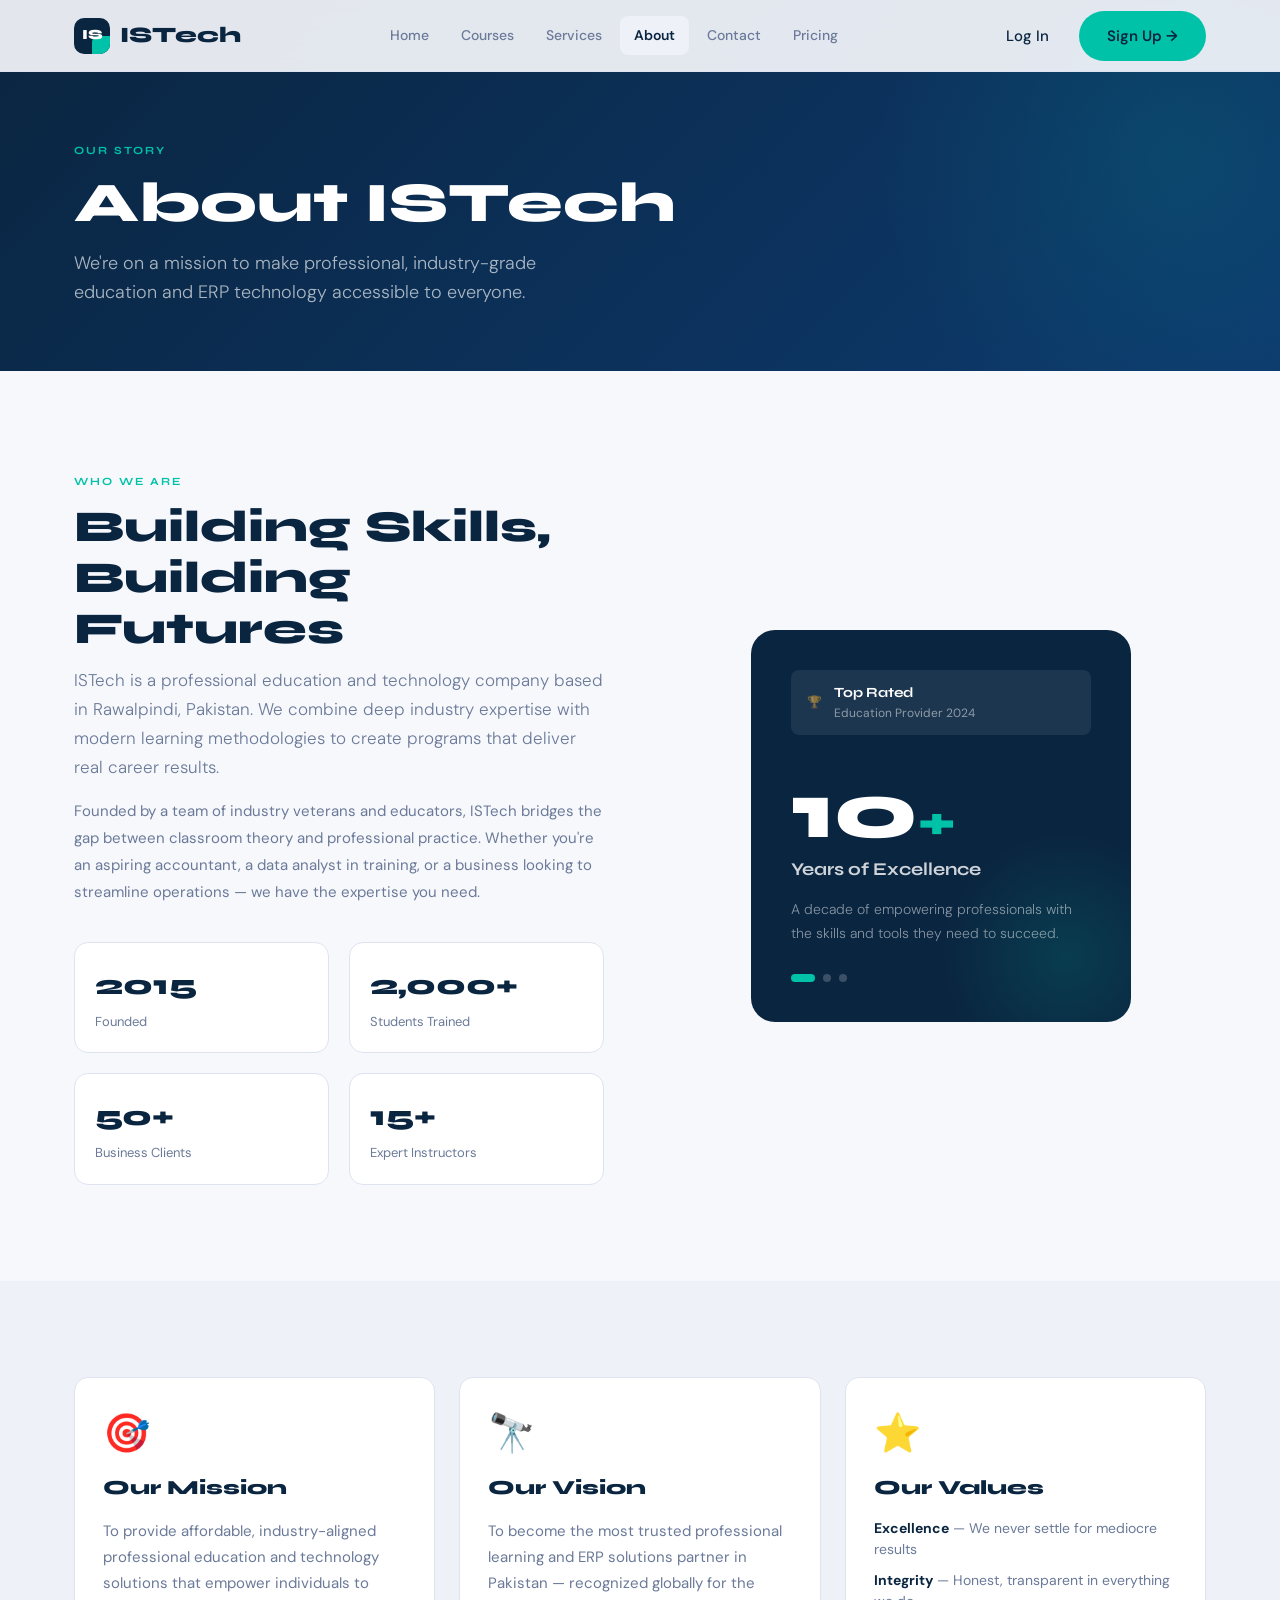
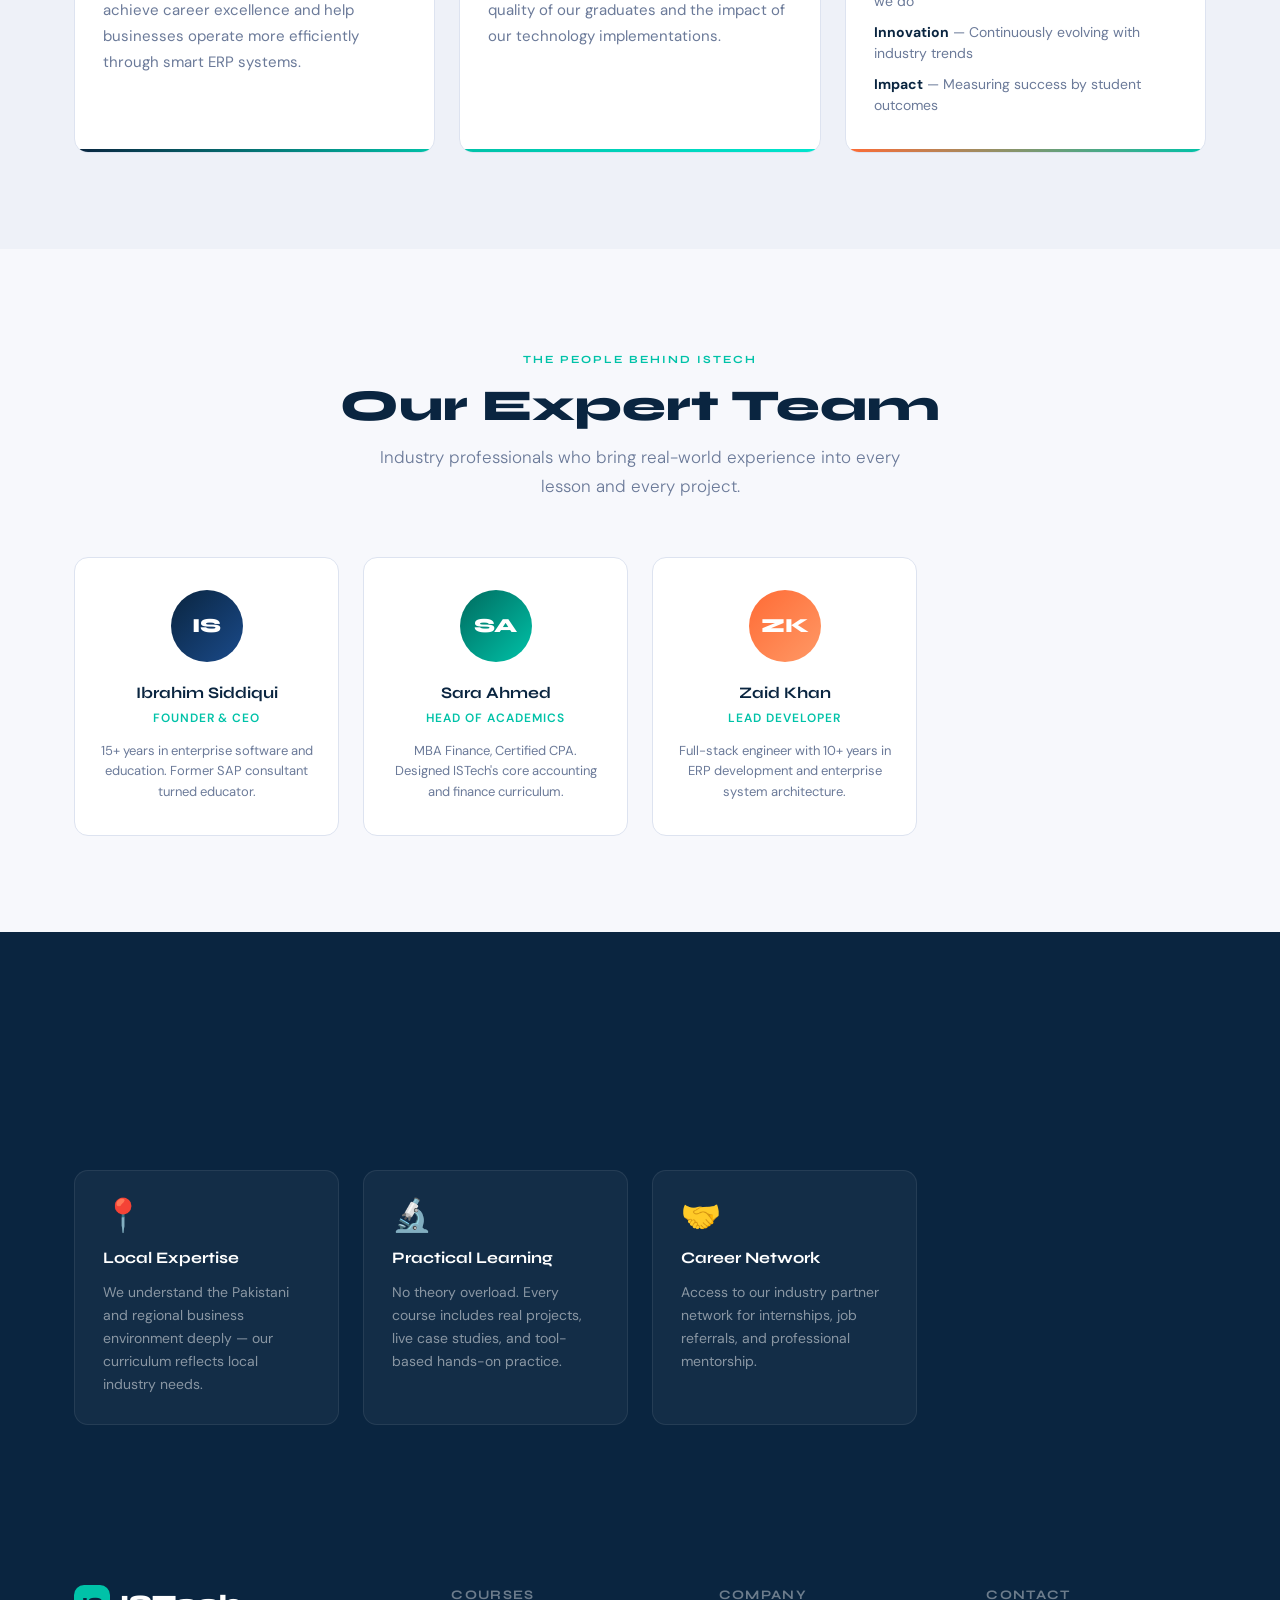
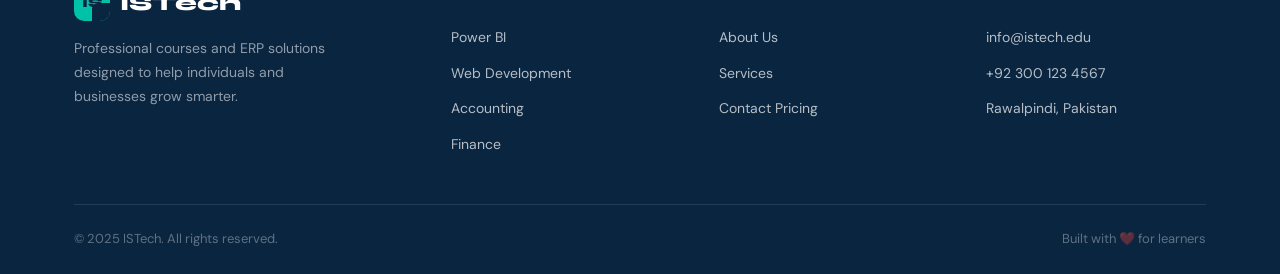
==== about.html @ 9c832b9d "initial files and code uploaded" ====
<!DOCTYPE html>
<html lang="en">
<head>
  <meta charset="UTF-8" />
  <meta name="viewport" content="width=device-width, initial-scale=1.0" />
  <title>About — ISTech</title>
  <link rel="stylesheet" href="shared.css" />
  <link rel="stylesheet" href="about.css" />
</head>
<body>

  <!-- ===== NAVBAR ===== -->
  <nav class="navbar" id="navbar">
    <div class="container nav-inner">
      <a href="index.html" class="nav-logo">
        <div class="nav-logo-mark"><span>IS</span></div>
        ISTech
      </a>
      <div class="nav-links" id="navLinks">
        <a href="index.html">Home</a>
        <a href="courses.html">Courses</a>
        <a href="services.html">Services</a>
        <a href="about.html" class="active">About</a>
        <a href="contact.html">Contact</a>
        <a href="pricing.html">Pricing</a>
      </div>
      <div class="nav-cta">
        <a href="login.html" class="btn btn-ghost">Log In</a>
        <a href="signup.html" class="btn btn-accent">Sign Up →</a>
      </div>
      <button class="nav-toggle" id="navToggle" aria-label="Toggle menu">
        <span></span><span></span><span></span>
      </button>
    </div>
  </nav>

  <!-- ===== PAGE HEADER ===== -->
  <header class="page-header">
    <div class="container page-header-content">
      <span class="section-label">Our Story</span>
      <h1>About ISTech</h1>
      <p>We're on a mission to make professional, industry-grade education and ERP technology accessible to everyone.</p>
    </div>
  </header>

  <!-- ===== WHO WE ARE ===== -->
  <section class="section">
    <div class="container about-intro-grid">
      <div class="about-intro-text reveal">
        <span class="section-label">Who We Are</span>
        <h2 class="section-title">Building Skills, Building Futures</h2>
        <p class="section-subtitle">ISTech is a professional education and technology company based in Rawalpindi, Pakistan. We combine deep industry expertise with modern learning methodologies to create programs that deliver real career results.</p>
        <p style="color:var(--text-muted);font-size:15px;margin-top:16px;line-height:1.8;">Founded by a team of industry veterans and educators, ISTech bridges the gap between classroom theory and professional practice. Whether you're an aspiring accountant, a data analyst in training, or a business looking to streamline operations — we have the expertise you need.</p>
        <div class="about-stats">
          <div class="about-stat">
            <span class="about-stat-num">2015</span>
            <span class="about-stat-label">Founded</span>
          </div>
          <div class="about-stat">
            <span class="about-stat-num">2,000+</span>
            <span class="about-stat-label">Students Trained</span>
          </div>
          <div class="about-stat">
            <span class="about-stat-num">50+</span>
            <span class="about-stat-label">Business Clients</span>
          </div>
          <div class="about-stat">
            <span class="about-stat-num">15+</span>
            <span class="about-stat-label">Expert Instructors</span>
          </div>
        </div>
      </div>
      <div class="about-intro-visual reveal">
        <div class="aiv-main">
          <div class="aiv-badge">
            <span>🏆</span>
            <div>
              <strong>Top Rated</strong>
              <span>Education Provider 2024</span>
            </div>
          </div>
          <div class="aiv-content">
            <div class="aiv-big-num">10<span>+</span></div>
            <div class="aiv-big-label">Years of Excellence</div>
            <p>A decade of empowering professionals with the skills and tools they need to succeed.</p>
          </div>
          <div class="aiv-dots">
            <span></span><span></span><span></span>
          </div>
        </div>
      </div>
    </div>
  </section>

  <!-- ===== MISSION & VISION ===== -->
  <section class="section section-alt">
    <div class="container">
      <div class="mv-grid">
        <div class="mv-card mv-mission reveal">
          <div class="mv-icon">🎯</div>
          <h3>Our Mission</h3>
          <p>To provide affordable, industry-aligned professional education and technology solutions that empower individuals to achieve career excellence and help businesses operate more efficiently through smart ERP systems.</p>
          <div class="mv-accent-bar"></div>
        </div>

        <div class="mv-card mv-vision reveal">
          <div class="mv-icon">🔭</div>
          <h3>Our Vision</h3>
          <p>To become the most trusted professional learning and ERP solutions partner in Pakistan — recognized globally for the quality of our graduates and the impact of our technology implementations.</p>
          <div class="mv-accent-bar"></div>
        </div>

        <div class="mv-card mv-values reveal">
          <div class="mv-icon">⭐</div>
          <h3>Our Values</h3>
          <ul class="values-list">
            <li><span>Excellence</span> — We never settle for mediocre results</li>
            <li><span>Integrity</span> — Honest, transparent in everything we do</li>
            <li><span>Innovation</span> — Continuously evolving with industry trends</li>
            <li><span>Impact</span> — Measuring success by student outcomes</li>
          </ul>
          <div class="mv-accent-bar"></div>
        </div>
      </div>
    </div>
  </section>

  <!-- ===== TEAM ===== -->
  <section class="section">
    <div class="container">
      <div class="section-head reveal">
        <span class="section-label">The People Behind ISTech</span>
        <h2 class="section-title">Our Expert Team</h2>
        <p class="section-subtitle">Industry professionals who bring real-world experience into every lesson and every project.</p>
      </div>
      <div class="team-grid">

        <div class="team-card reveal">
          <div class="team-avatar ta-1">IS</div>
          <h4>Ibrahim Siddiqui</h4>
          <span class="team-role">Founder &amp; CEO</span>
          <p>15+ years in enterprise software and education. Former SAP consultant turned educator.</p>
        </div>

        <div class="team-card reveal">
          <div class="team-avatar ta-2">SA</div>
          <h4>Sara Ahmed</h4>
          <span class="team-role">Head of Academics</span>
          <p>MBA Finance, Certified CPA. Designed ISTech's core accounting and finance curriculum.</p>
        </div>

        <div class="team-card reveal">
          <div class="team-avatar ta-3">ZK</div>
          <h4>Zaid Khan</h4>
          <span class="team-role">Lead Developer</span>
          <p>Full-stack engineer with 10+ years in ERP development and enterprise system architecture.</p>
        </div>

        <div class="team-card reveal">
          <div class="team-avatar ta-4">AM</div>
          <h4>Ayesha Mirza</h4>
          <span class="team-role">Data Analytics Lead</span>
          <p>Microsoft Certified Power BI expert. Trains analysts at top Pakistani corporations.</p>
        </div>

      </div>
    </div>
  </section>

  <!-- ===== WHY US ===== -->
  <section class="section section-dark">
    <div class="container">
      <div class="section-head reveal">
        <span class="section-label" style="color:var(--accent)">Why Choose ISTech</span>
        <h2 class="section-title" style="color:#fff;">What Sets Us Apart</h2>
      </div>
      <div class="why-grid">
        <div class="why-item reveal">
          <div class="why-icon">📍</div>
          <h4>Local Expertise</h4>
          <p>We understand the Pakistani and regional business environment deeply — our curriculum reflects local industry needs.</p>
        </div>
        <div class="why-item reveal">
          <div class="why-icon">🔬</div>
          <h4>Practical Learning</h4>
          <p>No theory overload. Every course includes real projects, live case studies, and tool-based hands-on practice.</p>
        </div>
        <div class="why-item reveal">
          <div class="why-icon">🤝</div>
          <h4>Career Network</h4>
          <p>Access to our industry partner network for internships, job referrals, and professional mentorship.</p>
        </div>
        <div class="why-item reveal">
          <div class="why-icon">🔄</div>
          <h4>Always Updated</h4>
          <p>Curriculum is reviewed quarterly to ensure alignment with the latest tools, technologies, and industry trends.</p>
        </div>
      </div>
    </div>
  </section>

  <!-- ===== FOOTER ===== -->
  <footer class="footer">
    <div class="container">
      <div class="footer-grid">
        <div class="footer-brand">
          <a href="index.html" class="nav-logo">
            <div class="nav-logo-mark"><span>IS</span></div>
            ISTech
          </a>
          <p class="footer-desc">Professional courses and ERP solutions designed to help individuals and businesses grow smarter.</p>
        </div>
        <div class="footer-col">
          <h4>Courses</h4>
          <ul>
            <li><a href="courses.html">Power BI</a></li>
            <li><a href="courses.html">Web Development</a></li>
            <li><a href="courses.html">Accounting</a></li>
            <li><a href="courses.html">Finance</a></li>
          </ul>
        </div>
        <div class="footer-col">
          <h4>Company</h4>
          <ul>
            <li><a href="about.html">About Us</a></li>
            <li><a href="services.html">Services</a></li>
            <li><a href="contact.html">Contact</a>
        <a href="pricing.html">Pricing</a></li>
          </ul>
        </div>
        <div class="footer-col">
          <h4>Contact</h4>
          <ul>
            <li><a href="mailto:info@istech.edu">info@istech.edu</a></li>
            <li><a href="tel:+923001234567">+92 300 123 4567</a></li>
            <li><a href="#">Rawalpindi, Pakistan</a></li>
          </ul>
        </div>
      </div>
      <div class="footer-bottom">
        <span>© 2025 ISTech. All rights reserved.</span>
        <span>Built with ❤️ for learners</span>
      </div>
    </div>
  </footer>

  <script>
    const navbar = document.getElementById('navbar');
    window.addEventListener('scroll', () => {
      navbar.classList.toggle('scrolled', window.scrollY > 20);
    });
    const navToggle = document.getElementById('navToggle');
    const navLinks = document.getElementById('navLinks');
    navToggle.addEventListener('click', () => navLinks.classList.toggle('open'));

    const reveals = document.querySelectorAll('.reveal');
    const observer = new IntersectionObserver((entries) => {
      entries.forEach((e, i) => {
        if (e.isIntersecting) setTimeout(() => e.target.classList.add('visible'), i * 70);
      });
    }, { threshold: 0.08 });
    reveals.forEach(el => observer.observe(el));
  </script>
</body>
</html>
---- shared.css ----
/* ============================================
   ISTech - Shared Styles (shared.css)
   ============================================ */

@import url('https://fonts.googleapis.com/css2?family=Syne:wght@400;600;700;800&family=DM+Sans:ital,wght@0,300;0,400;0,500;1,300&display=swap');

/* ---------- CSS Variables ---------- */
:root {
  --primary: #0A2540;
  --accent: #00C2A8;
  --accent-warm: #FF6B35;
  --bg: #F7F8FC;
  --surface: #FFFFFF;
  --surface-alt: #EEF1F8;
  --text: #0A2540;
  --text-muted: #6B7A99;
  --border: #DDE3F0;
  --shadow-sm: 0 2px 8px rgba(10,37,64,0.07);
  --shadow-md: 0 6px 24px rgba(10,37,64,0.10);
  --shadow-lg: 0 16px 48px rgba(10,37,64,0.13);
  --radius: 14px;
  --radius-sm: 8px;
  --font-display: 'Syne', sans-serif;
  --font-body: 'DM Sans', sans-serif;
  --nav-h: 72px;
  --transition: 0.25s cubic-bezier(0.4, 0, 0.2, 1);
}

/* ---------- Reset ---------- */
*, *::before, *::after { box-sizing: border-box; margin: 0; padding: 0; }

html { scroll-behavior: smooth; }

body {
  font-family: var(--font-body);
  background: var(--bg);
  color: var(--text);
  line-height: 1.6;
  font-size: 16px;
  -webkit-font-smoothing: antialiased;
}

img { max-width: 100%; display: block; }
a { text-decoration: none; color: inherit; }
ul { list-style: none; }
button { cursor: pointer; border: none; background: none; font-family: inherit; }

/* ---------- Utility ---------- */
.container {
  max-width: 1180px;
  margin: 0 auto;
  padding: 0 24px;
}

.section-label {
  display: inline-block;
  font-family: var(--font-display);
  font-size: 11px;
  font-weight: 700;
  letter-spacing: 0.18em;
  text-transform: uppercase;
  color: var(--accent);
  margin-bottom: 12px;
}

.section-title {
  font-family: var(--font-display);
  font-size: clamp(28px, 4vw, 44px);
  font-weight: 800;
  color: var(--primary);
  line-height: 1.15;
}

.section-subtitle {
  font-size: 17px;
  color: var(--text-muted);
  max-width: 560px;
  margin-top: 12px;
  font-weight: 300;
  line-height: 1.7;
}

/* ---------- Buttons ---------- */
.btn {
  display: inline-flex;
  align-items: center;
  gap: 8px;
  padding: 13px 28px;
  border-radius: 50px;
  font-family: var(--font-body);
  font-size: 15px;
  font-weight: 500;
  transition: all var(--transition);
  white-space: nowrap;
}

.btn-primary {
  background: var(--primary);
  color: #fff;
  box-shadow: 0 4px 16px rgba(10,37,64,0.18);
}
.btn-primary:hover {
  background: #0d3060;
  transform: translateY(-2px);
  box-shadow: 0 8px 24px rgba(10,37,64,0.22);
}

.btn-accent {
  background: var(--accent);
  color: var(--primary);
  font-weight: 600;
}
.btn-accent:hover {
  background: #00dfc0;
  transform: translateY(-2px);
  box-shadow: 0 8px 24px rgba(0,194,168,0.25);
}

.btn-outline {
  border: 2px solid var(--primary);
  color: var(--primary);
  background: transparent;
}
.btn-outline:hover {
  background: var(--primary);
  color: #fff;
  transform: translateY(-2px);
}

.btn-ghost {
  color: var(--primary);
  padding: 13px 20px;
}
.btn-ghost:hover { color: var(--accent); }

/* ---------- Navigation ---------- */
.navbar {
  position: fixed;
  top: 0; left: 0; right: 0;
  height: var(--nav-h);
  background: rgba(247, 248, 252, 0.92);
  backdrop-filter: blur(12px);
  -webkit-backdrop-filter: blur(12px);
  border-bottom: 1px solid var(--border);
  z-index: 1000;
  transition: box-shadow var(--transition);
}

.navbar.scrolled {
  box-shadow: var(--shadow-md);
}

.nav-inner {
  display: flex;
  align-items: center;
  justify-content: space-between;
  height: 100%;
}

.nav-logo {
  display: flex;
  align-items: center;
  gap: 10px;
  font-family: var(--font-display);
  font-weight: 800;
  font-size: 22px;
  color: var(--primary);
}

.nav-logo-mark {
  width: 36px; height: 36px;
  background: var(--primary);
  border-radius: 10px;
  display: grid;
  place-items: center;
  position: relative;
  overflow: hidden;
}

.nav-logo-mark::before {
  content: '';
  position: absolute;
  bottom: 0; right: 0;
  width: 18px; height: 18px;
  background: var(--accent);
  border-radius: 6px 0 0 0;
}

.nav-logo-mark span {
  position: relative;
  color: #fff;
  font-size: 14px;
  font-weight: 800;
  z-index: 1;
}

.nav-links {
  display: flex;
  align-items: center;
  gap: 4px;
}

.nav-links a {
  font-size: 14px;
  font-weight: 500;
  color: var(--text-muted);
  padding: 8px 14px;
  border-radius: 8px;
  transition: all var(--transition);
  position: relative;
}

.nav-links a:hover, .nav-links a.active {
  color: var(--primary);
  background: var(--surface-alt);
}

.nav-links a.active {
  font-weight: 600;
}

.nav-cta {
  display: flex;
  align-items: center;
  gap: 10px;
}

/* Hamburger */
.nav-toggle {
  display: none;
  flex-direction: column;
  gap: 5px;
  padding: 8px;
  cursor: pointer;
}
.nav-toggle span {
  display: block;
  width: 24px; height: 2px;
  background: var(--primary);
  border-radius: 2px;
  transition: all var(--transition);
}

/* ---------- Footer ---------- */
.footer {
  background: var(--primary);
  color: rgba(255,255,255,0.85);
  padding: 64px 0 0;
}

.footer-grid {
  display: grid;
  grid-template-columns: 1.5fr 1fr 1fr 1fr;
  gap: 48px;
  padding-bottom: 48px;
  border-bottom: 1px solid rgba(255,255,255,0.1);
}

.footer-brand .nav-logo { color: #fff; margin-bottom: 16px; }
.footer-brand .nav-logo-mark { background: var(--accent); }
.footer-brand .nav-logo-mark::before { background: var(--primary); }
.footer-brand .nav-logo-mark span { color: var(--primary); }

.footer-desc {
  font-size: 14px;
  line-height: 1.7;
  color: rgba(255,255,255,0.55);
  max-width: 260px;
}

.footer-col h4 {
  font-family: var(--font-display);
  font-size: 13px;
  font-weight: 700;
  letter-spacing: 0.1em;
  text-transform: uppercase;
  color: rgba(255,255,255,0.4);
  margin-bottom: 18px;
}

.footer-col ul { display: flex; flex-direction: column; gap: 10px; }

.footer-col ul a {
  font-size: 14px;
  color: rgba(255,255,255,0.7);
  transition: color var(--transition);
}
.footer-col ul a:hover { color: var(--accent); }

.footer-bottom {
  display: flex;
  justify-content: space-between;
  align-items: center;
  padding: 24px 0;
  font-size: 13px;
  color: rgba(255,255,255,0.35);
}

.footer-bottom a { color: var(--accent); }

/* ---------- Page Header (inner pages) ---------- */
.page-header {
  padding: calc(var(--nav-h) + 64px) 0 64px;
  background: linear-gradient(135deg, var(--primary) 0%, #0d3a6e 100%);
  position: relative;
  overflow: hidden;
}

.page-header::before {
  content: '';
  position: absolute;
  top: -40%; right: -15%;
  width: 600px; height: 600px;
  border-radius: 50%;
  background: radial-gradient(circle, rgba(0,194,168,0.12) 0%, transparent 70%);
  pointer-events: none;
}

.page-header-content { position: relative; z-index: 1; }

.page-header .section-label { color: var(--accent); }
.page-header h1 {
  font-family: var(--font-display);
  font-size: clamp(32px, 5vw, 56px);
  font-weight: 800;
  color: #fff;
  line-height: 1.1;
  margin-bottom: 16px;
}
.page-header p {
  font-size: 18px;
  color: rgba(255,255,255,0.65);
  max-width: 540px;
  font-weight: 300;
}

/* ---------- Section spacing ---------- */
.section { padding: 96px 0; }
.section-alt { background: var(--surface-alt); }
.section-dark { background: var(--primary); color: #fff; }

/* ---------- Card ---------- */
.card {
  background: var(--surface);
  border-radius: var(--radius);
  border: 1px solid var(--border);
  overflow: hidden;
  transition: all var(--transition);
}
.card:hover {
  transform: translateY(-4px);
  box-shadow: var(--shadow-lg);
  border-color: transparent;
}

/* ---------- Badge ---------- */
.badge {
  display: inline-block;
  padding: 4px 12px;
  border-radius: 50px;
  font-size: 12px;
  font-weight: 600;
  background: rgba(0,194,168,0.1);
  color: var(--accent);
  letter-spacing: 0.02em;
}

/* ---------- Scroll animation ---------- */
.reveal {
  opacity: 0;
  transform: translateY(24px);
  transition: opacity 0.6s ease, transform 0.6s ease;
}
.reveal.visible {
  opacity: 1;
  transform: none;
}

/* ---------- Responsive Nav ---------- */
@media (max-width: 860px) {
  .nav-toggle { display: flex; }
  .nav-cta .btn:not(.btn-accent) { display: none; }

  .nav-links {
    position: fixed;
    top: var(--nav-h);
    left: 0; right: 0;
    background: var(--surface);
    border-bottom: 1px solid var(--border);
    flex-direction: column;
    padding: 20px 24px;
    gap: 4px;
    transform: translateY(-110%);
    opacity: 0;
    transition: all var(--transition);
    box-shadow: var(--shadow-md);
  }
  .nav-links.open {
    transform: translateY(0);
    opacity: 1;
  }
  .nav-links a { width: 100%; padding: 12px 16px; border-radius: var(--radius-sm); }
  .nav-cta { display: none; }
}

@media (max-width: 768px) {
  .footer-grid { grid-template-columns: 1fr 1fr; }
  .footer-bottom { flex-direction: column; gap: 8px; text-align: center; }
}
@media (max-width: 480px) {
  .footer-grid { grid-template-columns: 1fr; }
}
---- about.css ----
/* ============================================
   ISTech - About Page (about.css)
   ============================================ */

/* ---------- About Intro ---------- */
.about-intro-grid {
  display: grid;
  grid-template-columns: 1fr 1fr;
  gap: 72px;
  align-items: center;
}

.about-stats {
  display: grid;
  grid-template-columns: repeat(2, 1fr);
  gap: 20px;
  margin-top: 36px;
}

.about-stat {
  background: var(--surface);
  border: 1px solid var(--border);
  border-radius: var(--radius);
  padding: 20px;
  display: flex;
  flex-direction: column;
  gap: 4px;
  transition: all var(--transition);
}
.about-stat:hover {
  border-color: var(--accent);
  box-shadow: var(--shadow-sm);
}

.about-stat-num {
  font-family: var(--font-display);
  font-size: 28px;
  font-weight: 800;
  color: var(--primary);
}

.about-stat-label {
  font-size: 13px;
  color: var(--text-muted);
  font-weight: 400;
}

/* About Visual */
.about-intro-visual {
  display: flex;
  justify-content: center;
}

.aiv-main {
  background: var(--primary);
  border-radius: 24px;
  padding: 40px;
  width: 100%;
  max-width: 380px;
  position: relative;
  overflow: hidden;
}

.aiv-main::before {
  content: '';
  position: absolute;
  bottom: -60px; right: -60px;
  width: 250px; height: 250px;
  border-radius: 50%;
  background: radial-gradient(circle, rgba(0,194,168,0.15) 0%, transparent 70%);
}

.aiv-badge {
  display: flex;
  align-items: center;
  gap: 12px;
  background: rgba(255,255,255,0.08);
  border-radius: var(--radius-sm);
  padding: 12px 16px;
  margin-bottom: 36px;
  font-size: 20px;
}

.aiv-badge div { display: flex; flex-direction: column; }

.aiv-badge strong {
  font-size: 14px;
  color: #fff;
  font-family: var(--font-display);
  font-weight: 700;
}

.aiv-badge span {
  font-size: 12px;
  color: rgba(255,255,255,0.5);
}

.aiv-big-num {
  font-family: var(--font-display);
  font-size: 80px;
  font-weight: 800;
  color: #fff;
  line-height: 1;
  margin-bottom: 4px;
  position: relative;
}

.aiv-big-num span {
  color: var(--accent);
  font-size: 48px;
}

.aiv-big-label {
  font-family: var(--font-display);
  font-size: 18px;
  font-weight: 700;
  color: rgba(255,255,255,0.8);
  margin-bottom: 14px;
}

.aiv-content p {
  font-size: 14px;
  color: rgba(255,255,255,0.5);
  line-height: 1.7;
  font-weight: 300;
  position: relative;
  z-index: 1;
}

.aiv-dots {
  display: flex;
  gap: 8px;
  margin-top: 28px;
}

.aiv-dots span {
  width: 8px; height: 8px;
  border-radius: 50%;
  background: rgba(255,255,255,0.2);
}
.aiv-dots span:first-child {
  background: var(--accent);
  width: 24px;
  border-radius: 4px;
}

/* ---------- Mission / Vision / Values ---------- */
.mv-grid {
  display: grid;
  grid-template-columns: repeat(3, 1fr);
  gap: 24px;
}

.mv-card {
  background: var(--surface);
  border: 1px solid var(--border);
  border-radius: var(--radius);
  padding: 36px 28px;
  position: relative;
  overflow: hidden;
  transition: all var(--transition);
}

.mv-card:hover {
  transform: translateY(-4px);
  box-shadow: var(--shadow-lg);
  border-color: transparent;
}

.mv-accent-bar {
  position: absolute;
  bottom: 0; left: 0; right: 0;
  height: 3px;
}
.mv-mission .mv-accent-bar { background: linear-gradient(90deg, var(--primary), var(--accent)); }
.mv-vision .mv-accent-bar  { background: linear-gradient(90deg, var(--accent), #00e5ce); }
.mv-values .mv-accent-bar  { background: linear-gradient(90deg, var(--accent-warm), var(--accent)); }

.mv-icon {
  font-size: 38px;
  margin-bottom: 20px;
  line-height: 1;
}

.mv-card h3 {
  font-family: var(--font-display);
  font-size: 20px;
  font-weight: 800;
  color: var(--primary);
  margin-bottom: 14px;
}

.mv-card > p {
  font-size: 15px;
  color: var(--text-muted);
  line-height: 1.75;
}

.values-list {
  display: flex;
  flex-direction: column;
  gap: 10px;
}

.values-list li {
  font-size: 14px;
  color: var(--text-muted);
  line-height: 1.5;
}

.values-list li span {
  font-weight: 700;
  color: var(--primary);
}

/* ---------- Team ---------- */
.section-head {
  text-align: center;
  margin-bottom: 56px;
}
.section-head .section-subtitle { margin: 12px auto 0; }

.team-grid {
  display: grid;
  grid-template-columns: repeat(4, 1fr);
  gap: 24px;
}

.team-card {
  background: var(--surface);
  border: 1px solid var(--border);
  border-radius: var(--radius);
  padding: 32px 24px;
  text-align: center;
  transition: all var(--transition);
}

.team-card:hover {
  transform: translateY(-4px);
  box-shadow: var(--shadow-lg);
  border-color: transparent;
}

.team-avatar {
  width: 72px; height: 72px;
  border-radius: 50%;
  display: grid;
  place-items: center;
  font-family: var(--font-display);
  font-size: 20px;
  font-weight: 800;
  margin: 0 auto 18px;
  color: #fff;
}

.ta-1 { background: linear-gradient(135deg, var(--primary), #1a4a8a); }
.ta-2 { background: linear-gradient(135deg, #006b5f, var(--accent)); }
.ta-3 { background: linear-gradient(135deg, var(--accent-warm), #ff9966); }
.ta-4 { background: linear-gradient(135deg, #4a0080, #9b59b6); }

.team-card h4 {
  font-family: var(--font-display);
  font-size: 16px;
  font-weight: 700;
  color: var(--primary);
  margin-bottom: 4px;
}

.team-role {
  display: block;
  font-size: 12px;
  font-weight: 600;
  color: var(--accent);
  text-transform: uppercase;
  letter-spacing: 0.08em;
  margin-bottom: 12px;
}

.team-card p {
  font-size: 13px;
  color: var(--text-muted);
  line-height: 1.6;
}

/* ---------- Why Us ---------- */
.why-grid {
  display: grid;
  grid-template-columns: repeat(4, 1fr);
  gap: 24px;
  margin-top: 48px;
}

.why-item {
  background: rgba(255,255,255,0.04);
  border: 1px solid rgba(255,255,255,0.08);
  border-radius: var(--radius);
  padding: 28px;
  transition: all var(--transition);
}
.why-item:hover {
  background: rgba(255,255,255,0.07);
  border-color: rgba(0,194,168,0.3);
  transform: translateY(-3px);
}

.why-icon {
  font-size: 32px;
  margin-bottom: 14px;
  line-height: 1;
}

.why-item h4 {
  font-family: var(--font-display);
  font-size: 16px;
  font-weight: 700;
  color: #fff;
  margin-bottom: 10px;
}

.why-item p {
  font-size: 14px;
  color: rgba(255,255,255,0.5);
  line-height: 1.65;
}

/* ---------- Responsive ---------- */
@media (max-width: 1100px) {
  .team-grid { grid-template-columns: repeat(2, 1fr); }
  .why-grid  { grid-template-columns: repeat(2, 1fr); }
}

@media (max-width: 860px) {
  .about-intro-grid { grid-template-columns: 1fr; }
  .mv-grid { grid-template-columns: 1fr; }
}

@media (max-width: 580px) {
  .about-stats { grid-template-columns: 1fr 1fr; }
  .team-grid { grid-template-columns: 1fr 1fr; }
  .why-grid  { grid-template-columns: 1fr; }
}
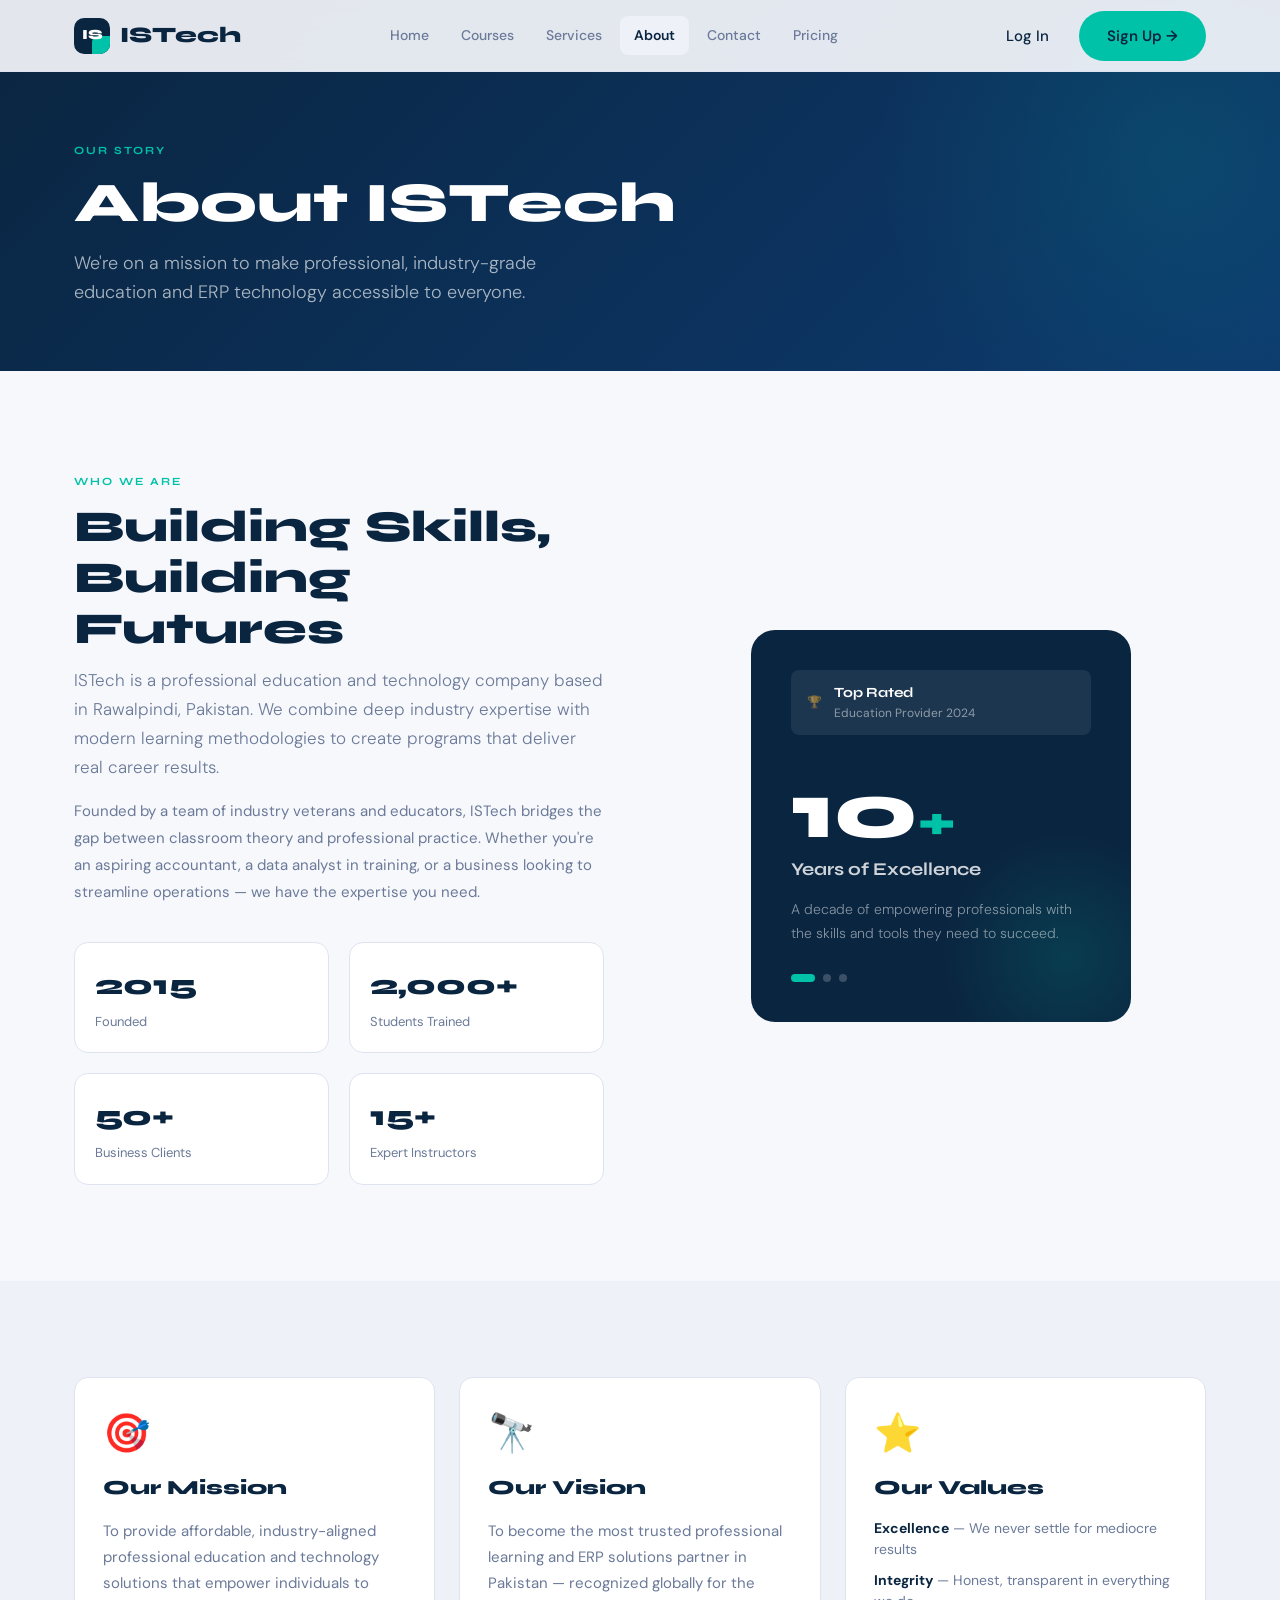
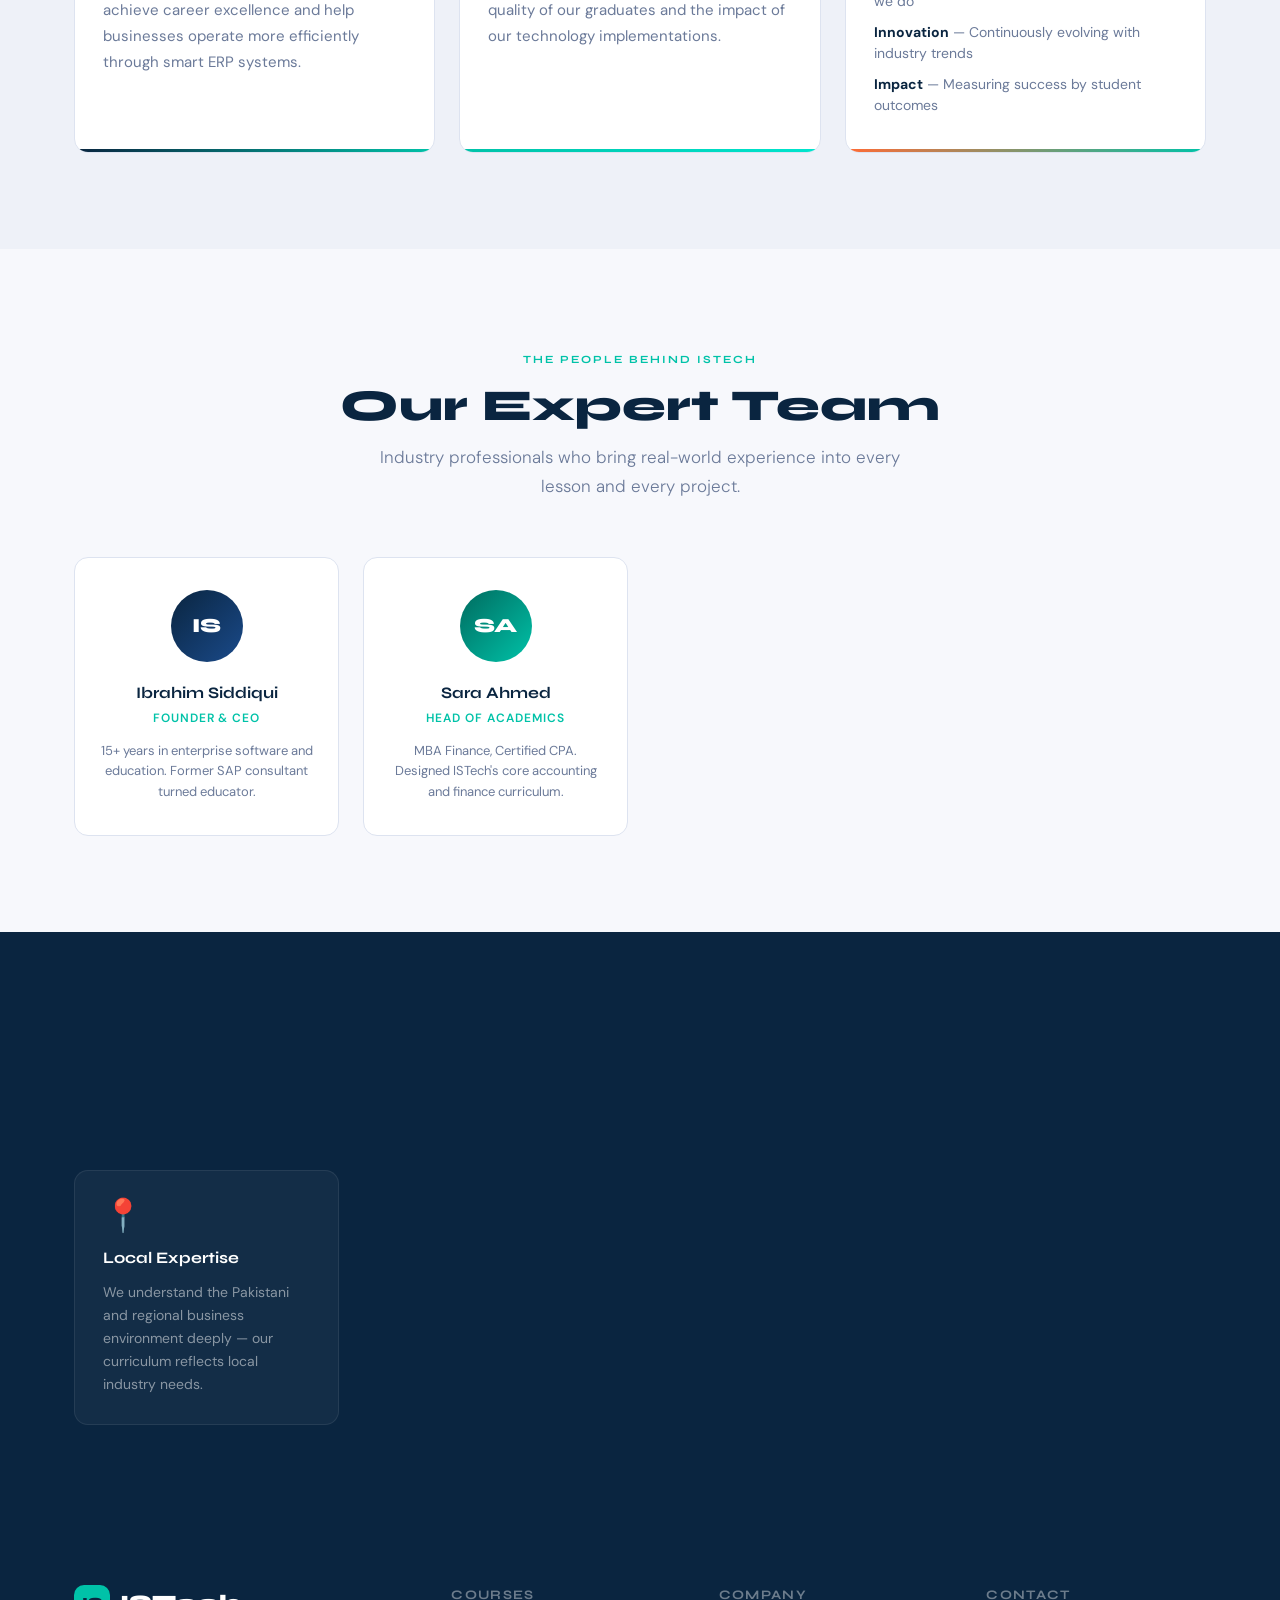
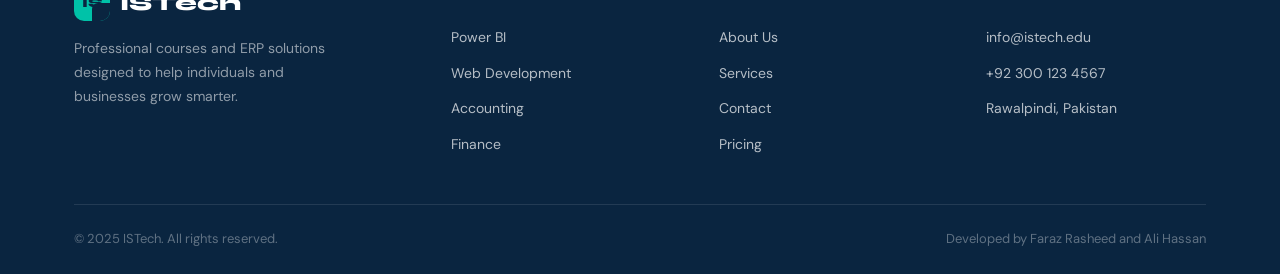
==== commit 5e407687: "Updated folder structure" ====
--- a/about.html
+++ b/about.html
@@ -4,8 +4,8 @@
   <meta charset="UTF-8" />
   <meta name="viewport" content="width=device-width, initial-scale=1.0" />
   <title>About — ISTech</title>
-  <link rel="stylesheet" href="shared.css" />
-  <link rel="stylesheet" href="about.css" />
+  <link rel="stylesheet" href="./styles/shared.css" />
+  <link rel="stylesheet" href="./styles/about.css" />
 </head>
 <body>
 
@@ -225,7 +225,7 @@
             <li><a href="about.html">About Us</a></li>
             <li><a href="services.html">Services</a></li>
             <li><a href="contact.html">Contact</a>
-        <a href="pricing.html">Pricing</a></li>
+            <li><a href="pricing.html">Pricing</a></li>
           </ul>
         </div>
         <div class="footer-col">
@@ -239,27 +239,11 @@
       </div>
       <div class="footer-bottom">
         <span>© 2025 ISTech. All rights reserved.</span>
-        <span>Built with ❤️ for learners</span>
+        <span>Developed by Faraz Rasheed and Ali Hassan</span>
       </div>
     </div>
   </footer>
 
-  <script>
-    const navbar = document.getElementById('navbar');
-    window.addEventListener('scroll', () => {
-      navbar.classList.toggle('scrolled', window.scrollY > 20);
-    });
-    const navToggle = document.getElementById('navToggle');
-    const navLinks = document.getElementById('navLinks');
-    navToggle.addEventListener('click', () => navLinks.classList.toggle('open'));
-
-    const reveals = document.querySelectorAll('.reveal');
-    const observer = new IntersectionObserver((entries) => {
-      entries.forEach((e, i) => {
-        if (e.isIntersecting) setTimeout(() => e.target.classList.add('visible'), i * 70);
-      });
-    }, { threshold: 0.08 });
-    reveals.forEach(el => observer.observe(el));
-  </script>
+  <script src="./scripts/about.js"></script>
 </body>
 </html>
--- a/styles/shared.css
+++ b/styles/shared.css
@@ -0,0 +1,412 @@
+/* ============================================
+   ISTech - Shared Styles (shared.css)
+   ============================================ */
+
+@import url('https://fonts.googleapis.com/css2?family=Syne:wght@400;600;700;800&family=DM+Sans:ital,wght@0,300;0,400;0,500;1,300&display=swap');
+
+/* ---------- CSS Variables ---------- */
+:root {
+  --primary: #0A2540;
+  --accent: #00C2A8;
+  --accent-warm: #FF6B35;
+  --bg: #F7F8FC;
+  --surface: #FFFFFF;
+  --surface-alt: #EEF1F8;
+  --text: #0A2540;
+  --text-muted: #6B7A99;
+  --border: #DDE3F0;
+  --shadow-sm: 0 2px 8px rgba(10,37,64,0.07);
+  --shadow-md: 0 6px 24px rgba(10,37,64,0.10);
+  --shadow-lg: 0 16px 48px rgba(10,37,64,0.13);
+  --radius: 14px;
+  --radius-sm: 8px;
+  --font-display: 'Syne', sans-serif;
+  --font-body: 'DM Sans', sans-serif;
+  --nav-h: 72px;
+  --transition: 0.25s cubic-bezier(0.4, 0, 0.2, 1);
+}
+
+/* ---------- Reset ---------- */
+*, *::before, *::after { box-sizing: border-box; margin: 0; padding: 0; }
+
+html { scroll-behavior: smooth; }
+
+body {
+  font-family: var(--font-body);
+  background: var(--bg);
+  color: var(--text);
+  line-height: 1.6;
+  font-size: 16px;
+  -webkit-font-smoothing: antialiased;
+}
+
+img { max-width: 100%; display: block; }
+a { text-decoration: none; color: inherit; }
+ul { list-style: none; }
+button { cursor: pointer; border: none; background: none; font-family: inherit; }
+
+/* ---------- Utility ---------- */
+.container {
+  max-width: 1180px;
+  margin: 0 auto;
+  padding: 0 24px;
+}
+
+.section-label {
+  display: inline-block;
+  font-family: var(--font-display);
+  font-size: 11px;
+  font-weight: 700;
+  letter-spacing: 0.18em;
+  text-transform: uppercase;
+  color: var(--accent);
+  margin-bottom: 12px;
+}
+
+.section-title {
+  font-family: var(--font-display);
+  font-size: clamp(28px, 4vw, 44px);
+  font-weight: 800;
+  color: var(--primary);
+  line-height: 1.15;
+}
+
+.section-subtitle {
+  font-size: 17px;
+  color: var(--text-muted);
+  max-width: 560px;
+  margin-top: 12px;
+  font-weight: 300;
+  line-height: 1.7;
+}
+
+/* ---------- Buttons ---------- */
+.btn {
+  display: inline-flex;
+  align-items: center;
+  gap: 8px;
+  padding: 13px 28px;
+  border-radius: 50px;
+  font-family: var(--font-body);
+  font-size: 15px;
+  font-weight: 500;
+  transition: all var(--transition);
+  white-space: nowrap;
+}
+
+.btn-primary {
+  background: var(--primary);
+  color: #fff;
+  box-shadow: 0 4px 16px rgba(10,37,64,0.18);
+}
+.btn-primary:hover {
+  background: #0d3060;
+  transform: translateY(-2px);
+  box-shadow: 0 8px 24px rgba(10,37,64,0.22);
+}
+
+.btn-accent {
+  background: var(--accent);
+  color: var(--primary);
+  font-weight: 600;
+}
+.btn-accent:hover {
+  background: #00dfc0;
+  transform: translateY(-2px);
+  box-shadow: 0 8px 24px rgba(0,194,168,0.25);
+}
+
+.btn-outline {
+  border: 2px solid var(--primary);
+  color: var(--primary);
+  background: transparent;
+}
+.btn-outline:hover {
+  background: var(--primary);
+  color: #fff;
+  transform: translateY(-2px);
+}
+
+.btn-ghost {
+  color: var(--primary);
+  padding: 13px 20px;
+}
+.btn-ghost:hover { color: var(--accent); }
+
+/* ---------- Navigation ---------- */
+.navbar {
+  position: fixed;
+  top: 0; left: 0; right: 0;
+  height: var(--nav-h);
+  background: rgba(247, 248, 252, 0.92);
+  backdrop-filter: blur(12px);
+  -webkit-backdrop-filter: blur(12px);
+  border-bottom: 1px solid var(--border);
+  z-index: 1000;
+  transition: box-shadow var(--transition);
+}
+
+.navbar.scrolled {
+  box-shadow: var(--shadow-md);
+}
+
+.nav-inner {
+  display: flex;
+  align-items: center;
+  justify-content: space-between;
+  height: 100%;
+}
+
+.nav-logo {
+  display: flex;
+  align-items: center;
+  gap: 10px;
+  font-family: var(--font-display);
+  font-weight: 800;
+  font-size: 22px;
+  color: var(--primary);
+}
+
+.nav-logo-mark {
+  width: 36px; height: 36px;
+  background: var(--primary);
+  border-radius: 10px;
+  display: grid;
+  place-items: center;
+  position: relative;
+  overflow: hidden;
+}
+
+.nav-logo-mark::before {
+  content: '';
+  position: absolute;
+  bottom: 0; right: 0;
+  width: 18px; height: 18px;
+  background: var(--accent);
+  border-radius: 6px 0 0 0;
+}
+
+.nav-logo-mark span {
+  position: relative;
+  color: #fff;
+  font-size: 14px;
+  font-weight: 800;
+  z-index: 1;
+}
+
+.nav-links {
+  display: flex;
+  align-items: center;
+  gap: 4px;
+}
+
+.nav-links a {
+  font-size: 14px;
+  font-weight: 500;
+  color: var(--text-muted);
+  padding: 8px 14px;
+  border-radius: 8px;
+  transition: all var(--transition);
+  position: relative;
+}
+
+.nav-links a:hover, .nav-links a.active {
+  color: var(--primary);
+  background: var(--surface-alt);
+}
+
+.nav-links a.active {
+  font-weight: 600;
+}
+
+.nav-cta {
+  display: flex;
+  align-items: center;
+  gap: 10px;
+}
+
+/* Hamburger */
+.nav-toggle {
+  display: none;
+  flex-direction: column;
+  gap: 5px;
+  padding: 8px;
+  cursor: pointer;
+}
+.nav-toggle span {
+  display: block;
+  width: 24px; height: 2px;
+  background: var(--primary);
+  border-radius: 2px;
+  transition: all var(--transition);
+}
+
+/* ---------- Footer ---------- */
+.footer {
+  background: var(--primary);
+  color: rgba(255,255,255,0.85);
+  padding: 64px 0 0;
+}
+
+.footer-grid {
+  display: grid;
+  grid-template-columns: 1.5fr 1fr 1fr 1fr;
+  gap: 48px;
+  padding-bottom: 48px;
+  border-bottom: 1px solid rgba(255,255,255,0.1);
+}
+
+.footer-brand .nav-logo { color: #fff; margin-bottom: 16px; }
+.footer-brand .nav-logo-mark { background: var(--accent); }
+.footer-brand .nav-logo-mark::before { background: var(--primary); }
+.footer-brand .nav-logo-mark span { color: var(--primary); }
+
+.footer-desc {
+  font-size: 14px;
+  line-height: 1.7;
+  color: rgba(255,255,255,0.55);
+  max-width: 260px;
+}
+
+.footer-col h4 {
+  font-family: var(--font-display);
+  font-size: 13px;
+  font-weight: 700;
+  letter-spacing: 0.1em;
+  text-transform: uppercase;
+  color: rgba(255,255,255,0.4);
+  margin-bottom: 18px;
+}
+
+.footer-col ul { display: flex; flex-direction: column; gap: 10px; }
+
+.footer-col ul a {
+  font-size: 14px;
+  color: rgba(255,255,255,0.7);
+  transition: color var(--transition);
+}
+.footer-col ul a:hover { color: var(--accent); }
+
+.footer-bottom {
+  display: flex;
+  justify-content: space-between;
+  align-items: center;
+  padding: 24px 0;
+  font-size: 13px;
+  color: rgba(255,255,255,0.35);
+}
+
+.footer-bottom a { color: var(--accent); }
+
+/* ---------- Page Header (inner pages) ---------- */
+.page-header {
+  padding: calc(var(--nav-h) + 64px) 0 64px;
+  background: linear-gradient(135deg, var(--primary) 0%, #0d3a6e 100%);
+  position: relative;
+  overflow: hidden;
+}
+
+.page-header::before {
+  content: '';
+  position: absolute;
+  top: -40%; right: -15%;
+  width: 600px; height: 600px;
+  border-radius: 50%;
+  background: radial-gradient(circle, rgba(0,194,168,0.12) 0%, transparent 70%);
+  pointer-events: none;
+}
+
+.page-header-content { position: relative; z-index: 1; }
+
+.page-header .section-label { color: var(--accent); }
+.page-header h1 {
+  font-family: var(--font-display);
+  font-size: clamp(32px, 5vw, 56px);
+  font-weight: 800;
+  color: #fff;
+  line-height: 1.1;
+  margin-bottom: 16px;
+}
+.page-header p {
+  font-size: 18px;
+  color: rgba(255,255,255,0.65);
+  max-width: 540px;
+  font-weight: 300;
+}
+
+/* ---------- Section spacing ---------- */
+.section { padding: 96px 0; }
+.section-alt { background: var(--surface-alt); }
+.section-dark { background: var(--primary); color: #fff; }
+
+/* ---------- Card ---------- */
+.card {
+  background: var(--surface);
+  border-radius: var(--radius);
+  border: 1px solid var(--border);
+  overflow: hidden;
+  transition: all var(--transition);
+}
+.card:hover {
+  transform: translateY(-4px);
+  box-shadow: var(--shadow-lg);
+  border-color: transparent;
+}
+
+/* ---------- Badge ---------- */
+.badge {
+  display: inline-block;
+  padding: 4px 12px;
+  border-radius: 50px;
+  font-size: 12px;
+  font-weight: 600;
+  background: rgba(0,194,168,0.1);
+  color: var(--accent);
+  letter-spacing: 0.02em;
+}
+
+/* ---------- Scroll animation ---------- */
+.reveal {
+  opacity: 0;
+  transform: translateY(24px);
+  transition: opacity 0.6s ease, transform 0.6s ease;
+}
+.reveal.visible {
+  opacity: 1;
+  transform: none;
+}
+
+/* ---------- Responsive Nav ---------- */
+@media (max-width: 860px) {
+  .nav-toggle { display: flex; }
+  .nav-cta .btn:not(.btn-accent) { display: none; }
+
+  .nav-links {
+    position: fixed;
+    top: var(--nav-h);
+    left: 0; right: 0;
+    background: var(--surface);
+    border-bottom: 1px solid var(--border);
+    flex-direction: column;
+    padding: 20px 24px;
+    gap: 4px;
+    transform: translateY(-110%);
+    opacity: 0;
+    transition: all var(--transition);
+    box-shadow: var(--shadow-md);
+  }
+  .nav-links.open {
+    transform: translateY(0);
+    opacity: 1;
+  }
+  .nav-links a { width: 100%; padding: 12px 16px; border-radius: var(--radius-sm); }
+  .nav-cta { display: none; }
+}
+
+@media (max-width: 768px) {
+  .footer-grid { grid-template-columns: 1fr 1fr; }
+  .footer-bottom { flex-direction: column; gap: 8px; text-align: center; }
+}
+@media (max-width: 480px) {
+  .footer-grid { grid-template-columns: 1fr; }
+}
--- a/styles/about.css
+++ b/styles/about.css
@@ -0,0 +1,341 @@
+/* ============================================
+   ISTech - About Page (about.css)
+   ============================================ */
+
+/* ---------- About Intro ---------- */
+.about-intro-grid {
+  display: grid;
+  grid-template-columns: 1fr 1fr;
+  gap: 72px;
+  align-items: center;
+}
+
+.about-stats {
+  display: grid;
+  grid-template-columns: repeat(2, 1fr);
+  gap: 20px;
+  margin-top: 36px;
+}
+
+.about-stat {
+  background: var(--surface);
+  border: 1px solid var(--border);
+  border-radius: var(--radius);
+  padding: 20px;
+  display: flex;
+  flex-direction: column;
+  gap: 4px;
+  transition: all var(--transition);
+}
+.about-stat:hover {
+  border-color: var(--accent);
+  box-shadow: var(--shadow-sm);
+}
+
+.about-stat-num {
+  font-family: var(--font-display);
+  font-size: 28px;
+  font-weight: 800;
+  color: var(--primary);
+}
+
+.about-stat-label {
+  font-size: 13px;
+  color: var(--text-muted);
+  font-weight: 400;
+}
+
+/* About Visual */
+.about-intro-visual {
+  display: flex;
+  justify-content: center;
+}
+
+.aiv-main {
+  background: var(--primary);
+  border-radius: 24px;
+  padding: 40px;
+  width: 100%;
+  max-width: 380px;
+  position: relative;
+  overflow: hidden;
+}
+
+.aiv-main::before {
+  content: '';
+  position: absolute;
+  bottom: -60px; right: -60px;
+  width: 250px; height: 250px;
+  border-radius: 50%;
+  background: radial-gradient(circle, rgba(0,194,168,0.15) 0%, transparent 70%);
+}
+
+.aiv-badge {
+  display: flex;
+  align-items: center;
+  gap: 12px;
+  background: rgba(255,255,255,0.08);
+  border-radius: var(--radius-sm);
+  padding: 12px 16px;
+  margin-bottom: 36px;
+  font-size: 20px;
+}
+
+.aiv-badge div { display: flex; flex-direction: column; }
+
+.aiv-badge strong {
+  font-size: 14px;
+  color: #fff;
+  font-family: var(--font-display);
+  font-weight: 700;
+}
+
+.aiv-badge span {
+  font-size: 12px;
+  color: rgba(255,255,255,0.5);
+}
+
+.aiv-big-num {
+  font-family: var(--font-display);
+  font-size: 80px;
+  font-weight: 800;
+  color: #fff;
+  line-height: 1;
+  margin-bottom: 4px;
+  position: relative;
+}
+
+.aiv-big-num span {
+  color: var(--accent);
+  font-size: 48px;
+}
+
+.aiv-big-label {
+  font-family: var(--font-display);
+  font-size: 18px;
+  font-weight: 700;
+  color: rgba(255,255,255,0.8);
+  margin-bottom: 14px;
+}
+
+.aiv-content p {
+  font-size: 14px;
+  color: rgba(255,255,255,0.5);
+  line-height: 1.7;
+  font-weight: 300;
+  position: relative;
+  z-index: 1;
+}
+
+.aiv-dots {
+  display: flex;
+  gap: 8px;
+  margin-top: 28px;
+}
+
+.aiv-dots span {
+  width: 8px; height: 8px;
+  border-radius: 50%;
+  background: rgba(255,255,255,0.2);
+}
+.aiv-dots span:first-child {
+  background: var(--accent);
+  width: 24px;
+  border-radius: 4px;
+}
+
+/* ---------- Mission / Vision / Values ---------- */
+.mv-grid {
+  display: grid;
+  grid-template-columns: repeat(3, 1fr);
+  gap: 24px;
+}
+
+.mv-card {
+  background: var(--surface);
+  border: 1px solid var(--border);
+  border-radius: var(--radius);
+  padding: 36px 28px;
+  position: relative;
+  overflow: hidden;
+  transition: all var(--transition);
+}
+
+.mv-card:hover {
+  transform: translateY(-4px);
+  box-shadow: var(--shadow-lg);
+  border-color: transparent;
+}
+
+.mv-accent-bar {
+  position: absolute;
+  bottom: 0; left: 0; right: 0;
+  height: 3px;
+}
+.mv-mission .mv-accent-bar { background: linear-gradient(90deg, var(--primary), var(--accent)); }
+.mv-vision .mv-accent-bar  { background: linear-gradient(90deg, var(--accent), #00e5ce); }
+.mv-values .mv-accent-bar  { background: linear-gradient(90deg, var(--accent-warm), var(--accent)); }
+
+.mv-icon {
+  font-size: 38px;
+  margin-bottom: 20px;
+  line-height: 1;
+}
+
+.mv-card h3 {
+  font-family: var(--font-display);
+  font-size: 20px;
+  font-weight: 800;
+  color: var(--primary);
+  margin-bottom: 14px;
+}
+
+.mv-card > p {
+  font-size: 15px;
+  color: var(--text-muted);
+  line-height: 1.75;
+}
+
+.values-list {
+  display: flex;
+  flex-direction: column;
+  gap: 10px;
+}
+
+.values-list li {
+  font-size: 14px;
+  color: var(--text-muted);
+  line-height: 1.5;
+}
+
+.values-list li span {
+  font-weight: 700;
+  color: var(--primary);
+}
+
+/* ---------- Team ---------- */
+.section-head {
+  text-align: center;
+  margin-bottom: 56px;
+}
+.section-head .section-subtitle { margin: 12px auto 0; }
+
+.team-grid {
+  display: grid;
+  grid-template-columns: repeat(4, 1fr);
+  gap: 24px;
+}
+
+.team-card {
+  background: var(--surface);
+  border: 1px solid var(--border);
+  border-radius: var(--radius);
+  padding: 32px 24px;
+  text-align: center;
+  transition: all var(--transition);
+}
+
+.team-card:hover {
+  transform: translateY(-4px);
+  box-shadow: var(--shadow-lg);
+  border-color: transparent;
+}
+
+.team-avatar {
+  width: 72px; height: 72px;
+  border-radius: 50%;
+  display: grid;
+  place-items: center;
+  font-family: var(--font-display);
+  font-size: 20px;
+  font-weight: 800;
+  margin: 0 auto 18px;
+  color: #fff;
+}
+
+.ta-1 { background: linear-gradient(135deg, var(--primary), #1a4a8a); }
+.ta-2 { background: linear-gradient(135deg, #006b5f, var(--accent)); }
+.ta-3 { background: linear-gradient(135deg, var(--accent-warm), #ff9966); }
+.ta-4 { background: linear-gradient(135deg, #4a0080, #9b59b6); }
+
+.team-card h4 {
+  font-family: var(--font-display);
+  font-size: 16px;
+  font-weight: 700;
+  color: var(--primary);
+  margin-bottom: 4px;
+}
+
+.team-role {
+  display: block;
+  font-size: 12px;
+  font-weight: 600;
+  color: var(--accent);
+  text-transform: uppercase;
+  letter-spacing: 0.08em;
+  margin-bottom: 12px;
+}
+
+.team-card p {
+  font-size: 13px;
+  color: var(--text-muted);
+  line-height: 1.6;
+}
+
+/* ---------- Why Us ---------- */
+.why-grid {
+  display: grid;
+  grid-template-columns: repeat(4, 1fr);
+  gap: 24px;
+  margin-top: 48px;
+}
+
+.why-item {
+  background: rgba(255,255,255,0.04);
+  border: 1px solid rgba(255,255,255,0.08);
+  border-radius: var(--radius);
+  padding: 28px;
+  transition: all var(--transition);
+}
+.why-item:hover {
+  background: rgba(255,255,255,0.07);
+  border-color: rgba(0,194,168,0.3);
+  transform: translateY(-3px);
+}
+
+.why-icon {
+  font-size: 32px;
+  margin-bottom: 14px;
+  line-height: 1;
+}
+
+.why-item h4 {
+  font-family: var(--font-display);
+  font-size: 16px;
+  font-weight: 700;
+  color: #fff;
+  margin-bottom: 10px;
+}
+
+.why-item p {
+  font-size: 14px;
+  color: rgba(255,255,255,0.5);
+  line-height: 1.65;
+}
+
+/* ---------- Responsive ---------- */
+@media (max-width: 1100px) {
+  .team-grid { grid-template-columns: repeat(2, 1fr); }
+  .why-grid  { grid-template-columns: repeat(2, 1fr); }
+}
+
+@media (max-width: 860px) {
+  .about-intro-grid { grid-template-columns: 1fr; }
+  .mv-grid { grid-template-columns: 1fr; }
+}
+
+@media (max-width: 580px) {
+  .about-stats { grid-template-columns: 1fr 1fr; }
+  .team-grid { grid-template-columns: 1fr 1fr; }
+  .why-grid  { grid-template-columns: 1fr; }
+}
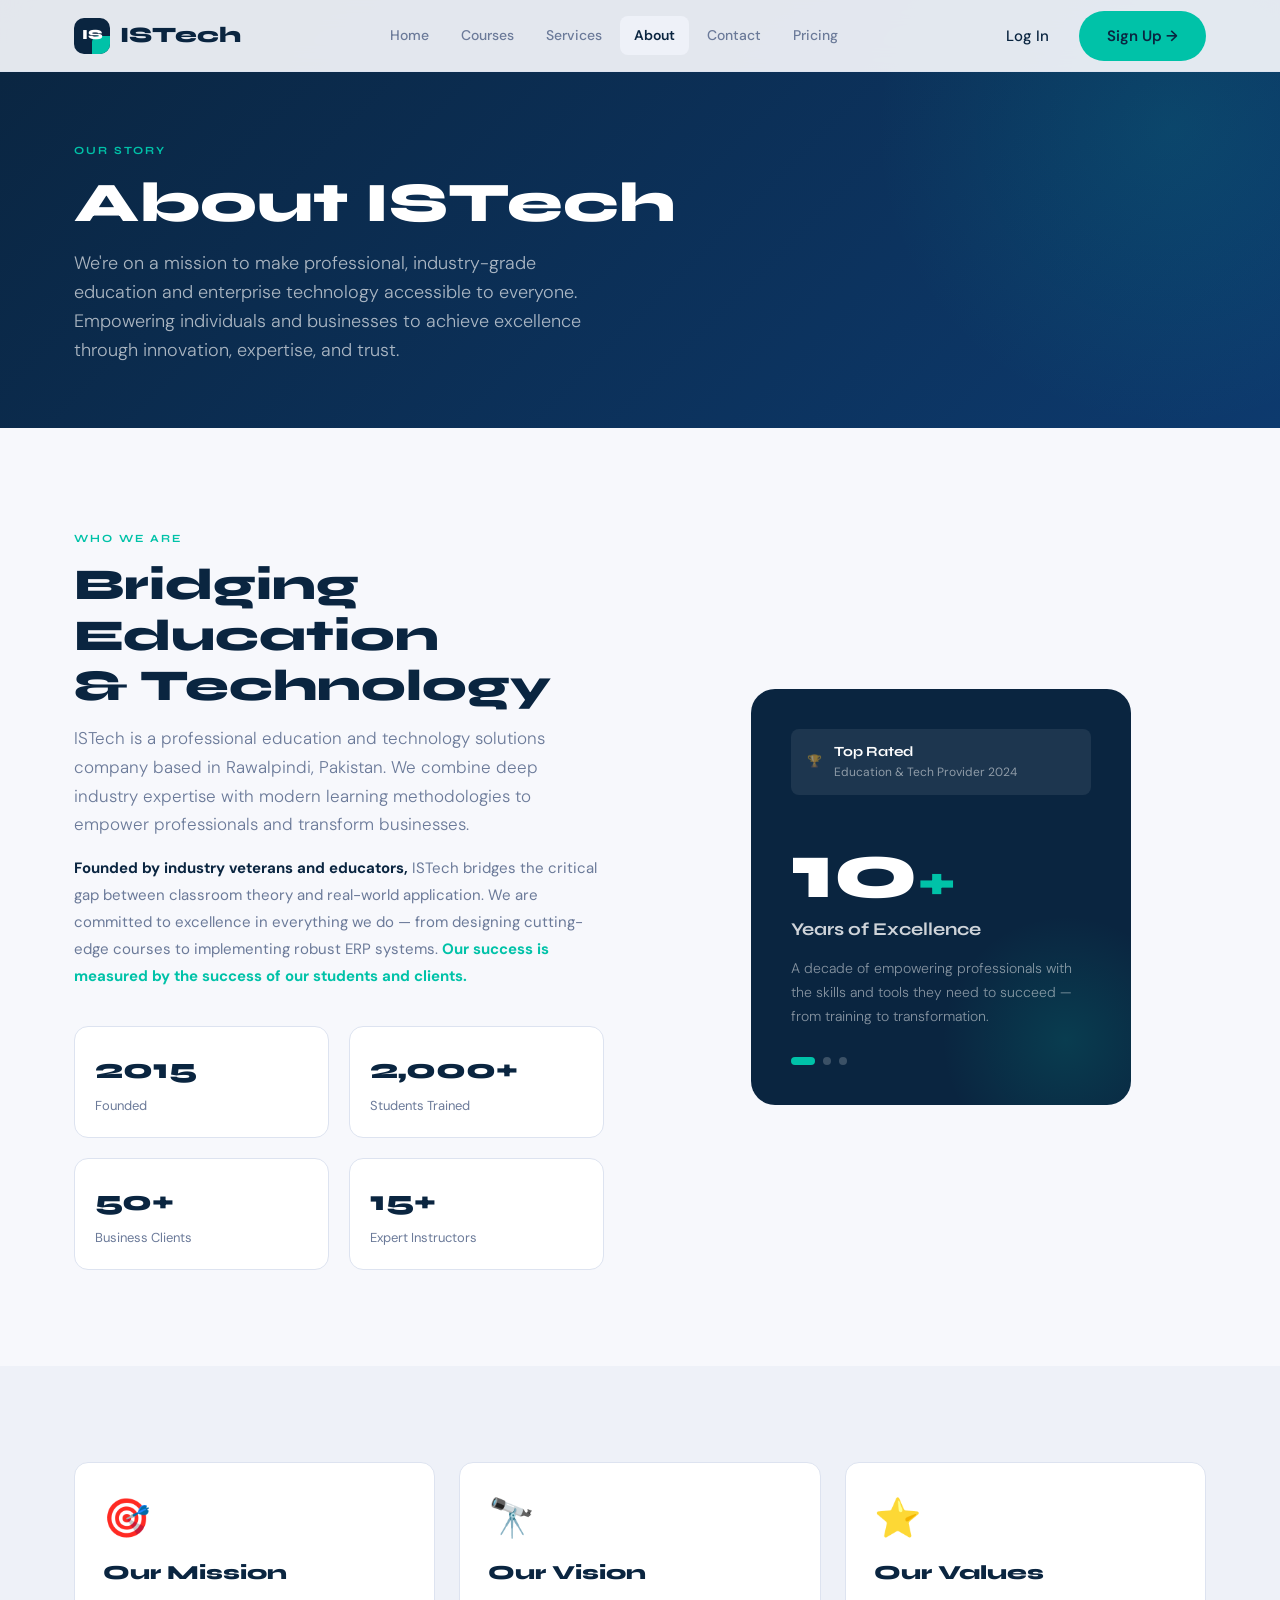
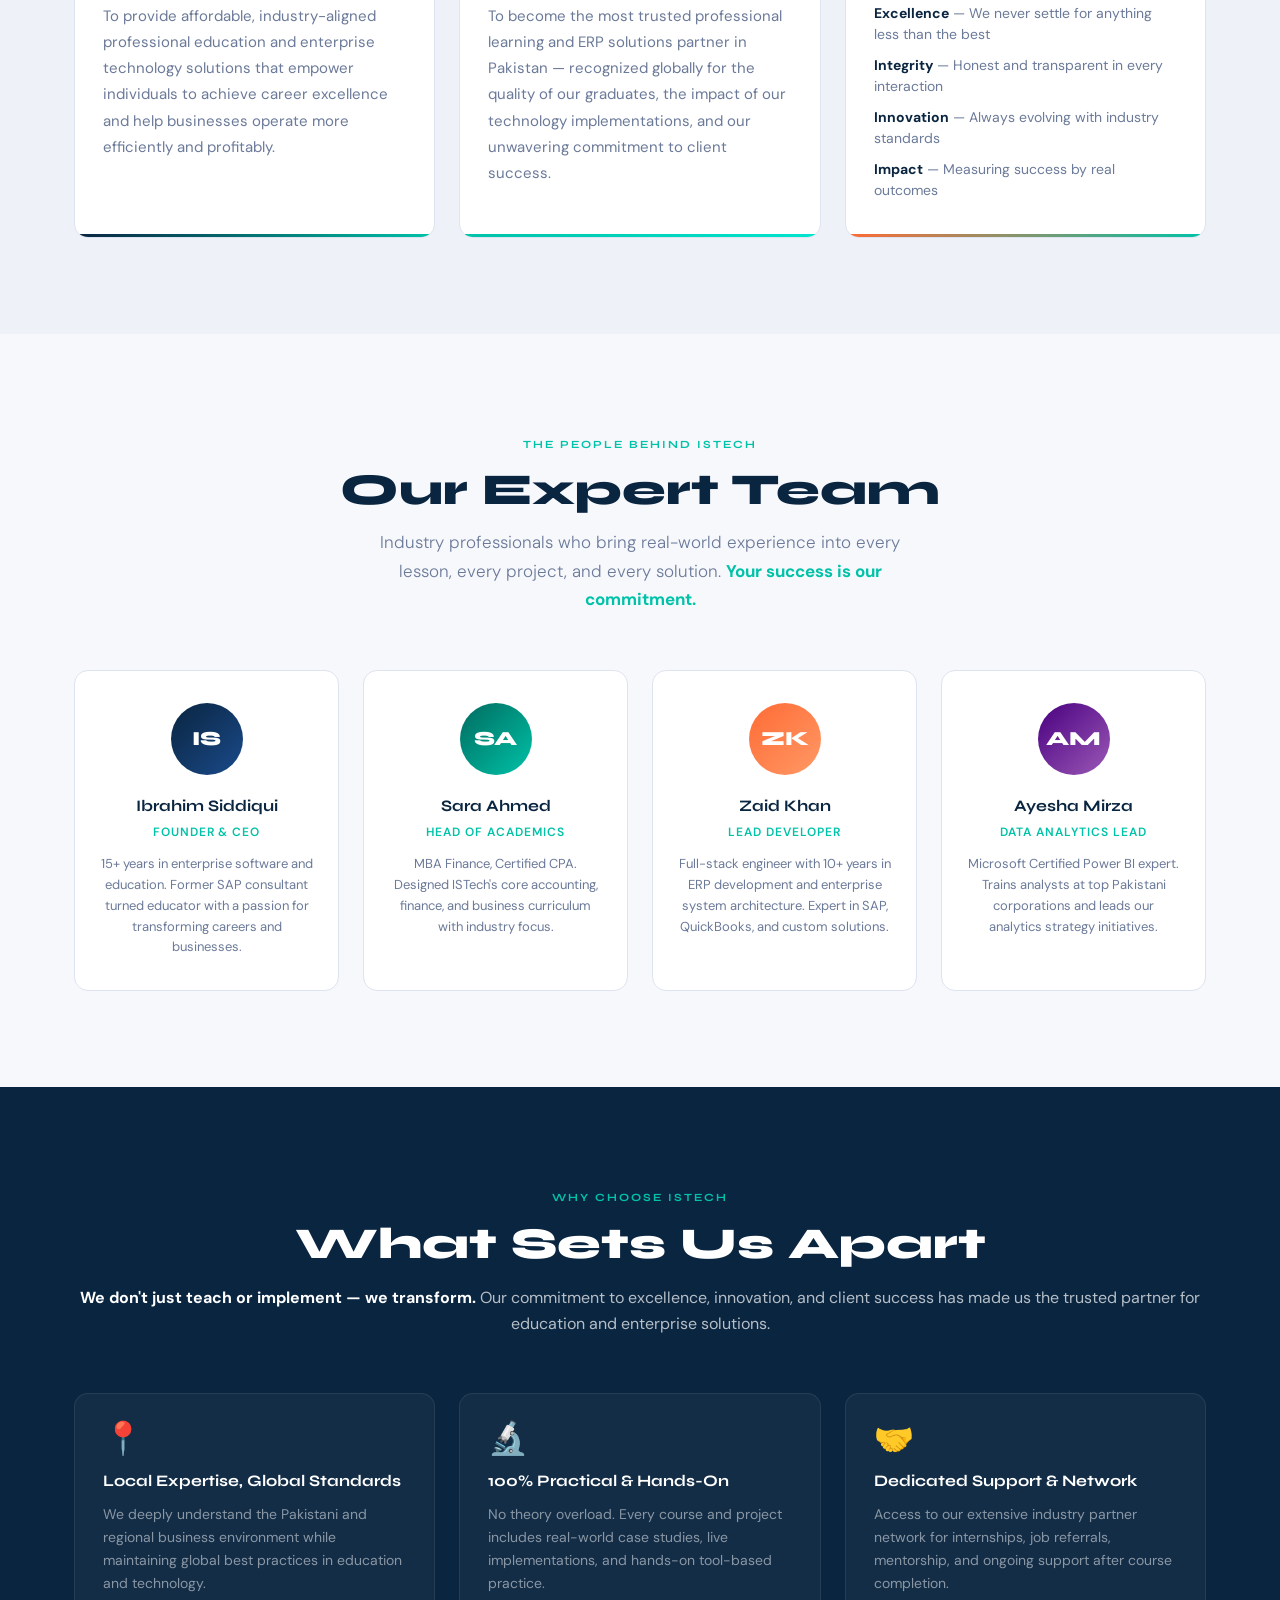
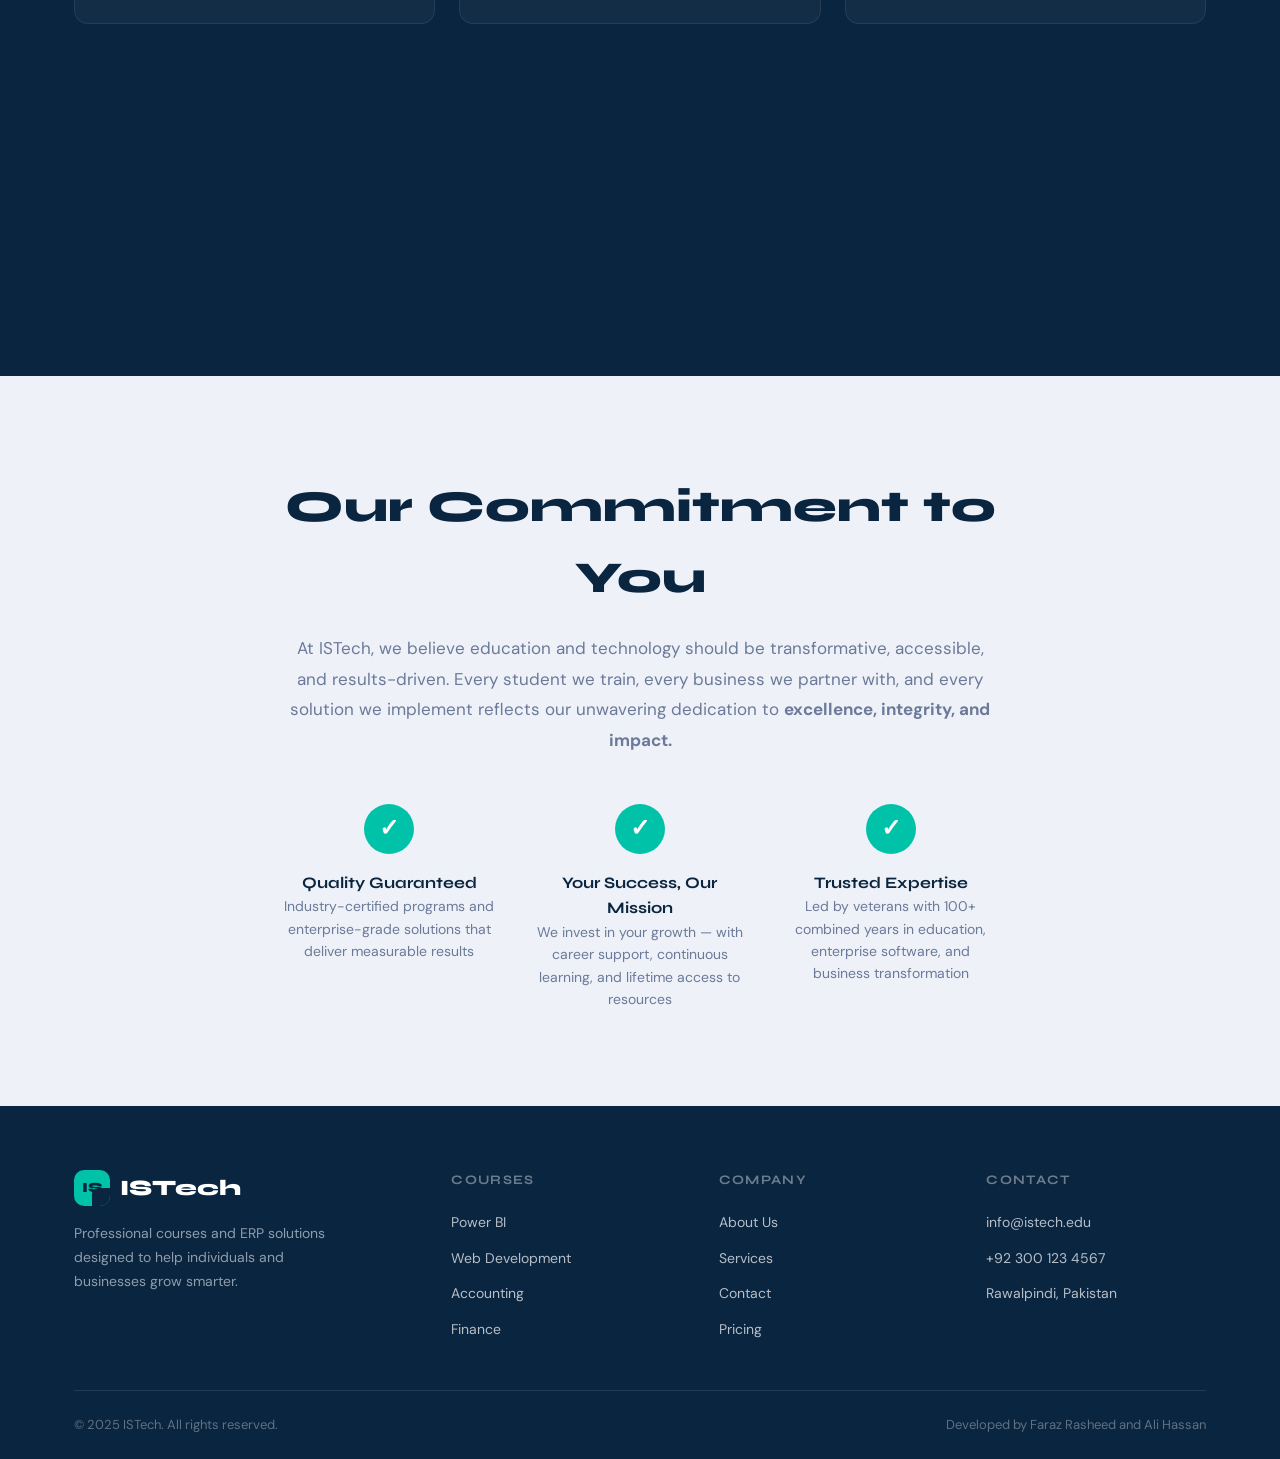
==== commit 473aded4: "hero section and about page updated" ====
--- a/about.html
+++ b/about.html
@@ -39,7 +39,7 @@
     <div class="container page-header-content">
       <span class="section-label">Our Story</span>
       <h1>About ISTech</h1>
-      <p>We're on a mission to make professional, industry-grade education and ERP technology accessible to everyone.</p>
+      <p>We're on a mission to make professional, industry-grade education and enterprise technology accessible to everyone. Empowering individuals and businesses to achieve excellence through innovation, expertise, and trust.</p>
     </div>
   </header>
 
@@ -48,9 +48,9 @@
     <div class="container about-intro-grid">
       <div class="about-intro-text reveal">
         <span class="section-label">Who We Are</span>
-        <h2 class="section-title">Building Skills, Building Futures</h2>
-        <p class="section-subtitle">ISTech is a professional education and technology company based in Rawalpindi, Pakistan. We combine deep industry expertise with modern learning methodologies to create programs that deliver real career results.</p>
-        <p style="color:var(--text-muted);font-size:15px;margin-top:16px;line-height:1.8;">Founded by a team of industry veterans and educators, ISTech bridges the gap between classroom theory and professional practice. Whether you're an aspiring accountant, a data analyst in training, or a business looking to streamline operations — we have the expertise you need.</p>
+        <h2 class="section-title">Bridging Education<br />& Technology</h2>
+        <p class="section-subtitle">ISTech is a professional education and technology solutions company based in Rawalpindi, Pakistan. We combine deep industry expertise with modern learning methodologies to empower professionals and transform businesses.</p>
+        <p style="color:var(--text-muted);font-size:15px;margin-top:16px;line-height:1.8;"><strong style="color:var(--primary);">Founded by industry veterans and educators,</strong> ISTech bridges the critical gap between classroom theory and real-world application. We are committed to excellence in everything we do — from designing cutting-edge courses to implementing robust ERP systems. <strong style="color:var(--accent);">Our success is measured by the success of our students and clients.</strong></p>
         <div class="about-stats">
           <div class="about-stat">
             <span class="about-stat-num">2015</span>
@@ -76,13 +76,13 @@
             <span>🏆</span>
             <div>
               <strong>Top Rated</strong>
-              <span>Education Provider 2024</span>
+              <span>Education & Tech Provider 2024</span>
             </div>
           </div>
           <div class="aiv-content">
             <div class="aiv-big-num">10<span>+</span></div>
             <div class="aiv-big-label">Years of Excellence</div>
-            <p>A decade of empowering professionals with the skills and tools they need to succeed.</p>
+            <p>A decade of empowering professionals with the skills and tools they need to succeed — from training to transformation.</p>
           </div>
           <div class="aiv-dots">
             <span></span><span></span><span></span>
@@ -99,14 +99,14 @@
         <div class="mv-card mv-mission reveal">
           <div class="mv-icon">🎯</div>
           <h3>Our Mission</h3>
-          <p>To provide affordable, industry-aligned professional education and technology solutions that empower individuals to achieve career excellence and help businesses operate more efficiently through smart ERP systems.</p>
+          <p>To provide affordable, industry-aligned professional education and enterprise technology solutions that empower individuals to achieve career excellence and help businesses operate more efficiently and profitably.</p>
           <div class="mv-accent-bar"></div>
         </div>
 
         <div class="mv-card mv-vision reveal">
           <div class="mv-icon">🔭</div>
           <h3>Our Vision</h3>
-          <p>To become the most trusted professional learning and ERP solutions partner in Pakistan — recognized globally for the quality of our graduates and the impact of our technology implementations.</p>
+          <p>To become the most trusted professional learning and ERP solutions partner in Pakistan — recognized globally for the quality of our graduates, the impact of our technology implementations, and our unwavering commitment to client success.</p>
           <div class="mv-accent-bar"></div>
         </div>
 
@@ -114,10 +114,10 @@
           <div class="mv-icon">⭐</div>
           <h3>Our Values</h3>
           <ul class="values-list">
-            <li><span>Excellence</span> — We never settle for mediocre results</li>
-            <li><span>Integrity</span> — Honest, transparent in everything we do</li>
-            <li><span>Innovation</span> — Continuously evolving with industry trends</li>
-            <li><span>Impact</span> — Measuring success by student outcomes</li>
+            <li><span>Excellence</span> — We never settle for anything less than the best</li>
+            <li><span>Integrity</span> — Honest and transparent in every interaction</li>
+            <li><span>Innovation</span> — Always evolving with industry standards</li>
+            <li><span>Impact</span> — Measuring success by real outcomes</li>
           </ul>
           <div class="mv-accent-bar"></div>
         </div>
@@ -131,7 +131,7 @@
       <div class="section-head reveal">
         <span class="section-label">The People Behind ISTech</span>
         <h2 class="section-title">Our Expert Team</h2>
-        <p class="section-subtitle">Industry professionals who bring real-world experience into every lesson and every project.</p>
+        <p class="section-subtitle">Industry professionals who bring real-world experience into every lesson, every project, and every solution. <strong style="color:var(--accent);">Your success is our commitment.</strong></p>
       </div>
       <div class="team-grid">
 
@@ -139,28 +139,28 @@
           <div class="team-avatar ta-1">IS</div>
           <h4>Ibrahim Siddiqui</h4>
           <span class="team-role">Founder &amp; CEO</span>
-          <p>15+ years in enterprise software and education. Former SAP consultant turned educator.</p>
+          <p>15+ years in enterprise software and education. Former SAP consultant turned educator with a passion for transforming careers and businesses.</p>
         </div>
 
         <div class="team-card reveal">
           <div class="team-avatar ta-2">SA</div>
           <h4>Sara Ahmed</h4>
           <span class="team-role">Head of Academics</span>
-          <p>MBA Finance, Certified CPA. Designed ISTech's core accounting and finance curriculum.</p>
+          <p>MBA Finance, Certified CPA. Designed ISTech's core accounting, finance, and business curriculum with industry focus.</p>
         </div>
 
         <div class="team-card reveal">
           <div class="team-avatar ta-3">ZK</div>
           <h4>Zaid Khan</h4>
           <span class="team-role">Lead Developer</span>
-          <p>Full-stack engineer with 10+ years in ERP development and enterprise system architecture.</p>
+          <p>Full-stack engineer with 10+ years in ERP development and enterprise system architecture. Expert in SAP, QuickBooks, and custom solutions.</p>
         </div>
 
         <div class="team-card reveal">
           <div class="team-avatar ta-4">AM</div>
           <h4>Ayesha Mirza</h4>
           <span class="team-role">Data Analytics Lead</span>
-          <p>Microsoft Certified Power BI expert. Trains analysts at top Pakistani corporations.</p>
+          <p>Microsoft Certified Power BI expert. Trains analysts at top Pakistani corporations and leads our analytics strategy initiatives.</p>
         </div>
 
       </div>
@@ -171,29 +171,73 @@
   <section class="section section-dark">
     <div class="container">
       <div class="section-head reveal">
-        <span class="section-label" style="color:var(--accent)">Why Choose ISTech</span>
+        <span class="section-label" style="color:var(--accent);">Why Choose ISTech</span>
         <h2 class="section-title" style="color:#fff;">What Sets Us Apart</h2>
+        <p style="color: rgba(255,255,255,0.7); text-align: center; margin-top: 16px;"><strong style="color: #fff;">We don't just teach or implement — we transform.</strong> Our commitment to excellence, innovation, and client success has made us the trusted partner for education and enterprise solutions.</p>
       </div>
       <div class="why-grid">
         <div class="why-item reveal">
           <div class="why-icon">📍</div>
-          <h4>Local Expertise</h4>
-          <p>We understand the Pakistani and regional business environment deeply — our curriculum reflects local industry needs.</p>
+          <h4>Local Expertise, Global Standards</h4>
+          <p>We deeply understand the Pakistani and regional business environment while maintaining global best practices in education and technology.</p>
         </div>
         <div class="why-item reveal">
           <div class="why-icon">🔬</div>
-          <h4>Practical Learning</h4>
-          <p>No theory overload. Every course includes real projects, live case studies, and tool-based hands-on practice.</p>
+          <h4>100% Practical & Hands-On</h4>
+          <p>No theory overload. Every course and project includes real-world case studies, live implementations, and hands-on tool-based practice.</p>
         </div>
         <div class="why-item reveal">
           <div class="why-icon">🤝</div>
-          <h4>Career Network</h4>
-          <p>Access to our industry partner network for internships, job referrals, and professional mentorship.</p>
+          <h4>Dedicated Support & Network</h4>
+          <p>Access to our extensive industry partner network for internships, job referrals, mentorship, and ongoing support after course completion.</p>
         </div>
         <div class="why-item reveal">
           <div class="why-icon">🔄</div>
-          <h4>Always Updated</h4>
-          <p>Curriculum is reviewed quarterly to ensure alignment with the latest tools, technologies, and industry trends.</p>
+          <h4>Always Updated & Evolving</h4>
+          <p>Curriculum reviewed quarterly to ensure alignment with the latest tools, technologies, and industry trends — we stay ahead so you do too.</p>
+        </div>
+        <div class="why-item reveal">
+          <div class="why-icon">🏅</div>
+          <h4>Proven Track Record</h4>
+          <p>Certified by industry leaders. Trusted by 2,000+ students and 50+ businesses. Our success stories speak louder than any claim.</p>
+        </div>
+        <div class="why-item reveal">
+          <div class="why-icon">💡</div>
+          <h4>Innovation at Core</h4>
+          <p>We invest in the latest technologies and teaching methodologies — delivering cutting-edge education and solutions that create lasting impact.</p>
+        </div>
+      </div>
+    </div>
+  </section>
+
+  <!-- ===== TRUST SECTION ===== -->
+  <section class="section trust-section reveal">
+    <div class="container">
+      <div class="trust-content">
+        <h2>Our Commitment to You</h2>
+        <p>At ISTech, we believe education and technology should be transformative, accessible, and results-driven. Every student we train, every business we partner with, and every solution we implement reflects our unwavering dedication to <strong>excellence, integrity, and impact.</strong></p>
+        <div class="trust-points">
+          <div class="trust-point">
+            <span class="trust-icon">✓</span>
+            <div>
+              <strong>Quality Guaranteed</strong>
+              <p>Industry-certified programs and enterprise-grade solutions that deliver measurable results</p>
+            </div>
+          </div>
+          <div class="trust-point">
+            <span class="trust-icon">✓</span>
+            <div>
+              <strong>Your Success, Our Mission</strong>
+              <p>We invest in your growth — with career support, continuous learning, and lifetime access to resources</p>
+            </div>
+          </div>
+          <div class="trust-point">
+            <span class="trust-icon">✓</span>
+            <div>
+              <strong>Trusted Expertise</strong>
+              <p>Led by veterans with 100+ combined years in education, enterprise software, and business transformation</p>
+            </div>
+          </div>
         </div>
       </div>
     </div>
@@ -246,4 +290,4 @@
 
   <script src="./scripts/about.js"></script>
 </body>
-</html>
+</html>
--- a/styles/about.css
+++ b/styles/about.css
@@ -285,7 +285,7 @@
 /* ---------- Why Us ---------- */
 .why-grid {
   display: grid;
-  grid-template-columns: repeat(4, 1fr);
+  grid-template-columns: repeat(3, 1fr);
   gap: 24px;
   margin-top: 48px;
 }
@@ -323,19 +323,87 @@
   line-height: 1.65;
 }
 
+/* ---------- Trust Section ---------- */
+.trust-section {
+  background: var(--surface-alt);
+}
+
+.trust-content {
+  text-align: center;
+  max-width: 720px;
+  margin: 0 auto;
+}
+
+.trust-content h2 {
+  font-family: var(--font-display);
+  font-size: clamp(28px, 4vw, 44px);
+  font-weight: 800;
+  color: var(--primary);
+  margin-bottom: 20px;
+}
+
+.trust-content > p {
+  font-size: 17px;
+  color: var(--text-muted);
+  line-height: 1.8;
+  margin-bottom: 48px;
+}
+
+.trust-points {
+  display: grid;
+  grid-template-columns: repeat(3, 1fr);
+  gap: 32px;
+}
+
+.trust-point {
+  display: flex;
+  flex-direction: column;
+  align-items: center;
+  text-align: center;
+  gap: 16px;
+}
+
+.trust-icon {
+  width: 50px;
+  height: 50px;
+  background: var(--accent);
+  color: #fff;
+  border-radius: 50%;
+  display: grid;
+  place-items: center;
+  font-size: 24px;
+  font-weight: 700;
+}
+
+.trust-point strong {
+  font-family: var(--font-display);
+  font-size: 16px;
+  font-weight: 700;
+  color: var(--primary);
+}
+
+.trust-point p {
+  font-size: 14px;
+  color: var(--text-muted);
+  line-height: 1.6;
+}
+
 /* ---------- Responsive ---------- */
 @media (max-width: 1100px) {
   .team-grid { grid-template-columns: repeat(2, 1fr); }
   .why-grid  { grid-template-columns: repeat(2, 1fr); }
+  .trust-points { grid-template-columns: 1fr; }
 }
 
 @media (max-width: 860px) {
   .about-intro-grid { grid-template-columns: 1fr; }
   .mv-grid { grid-template-columns: 1fr; }
+  .why-grid { grid-template-columns: 1fr; }
 }
 
 @media (max-width: 580px) {
   .about-stats { grid-template-columns: 1fr 1fr; }
   .team-grid { grid-template-columns: 1fr 1fr; }
   .why-grid  { grid-template-columns: 1fr; }
-}
+  .trust-points { grid-template-columns: 1fr; }
+}
